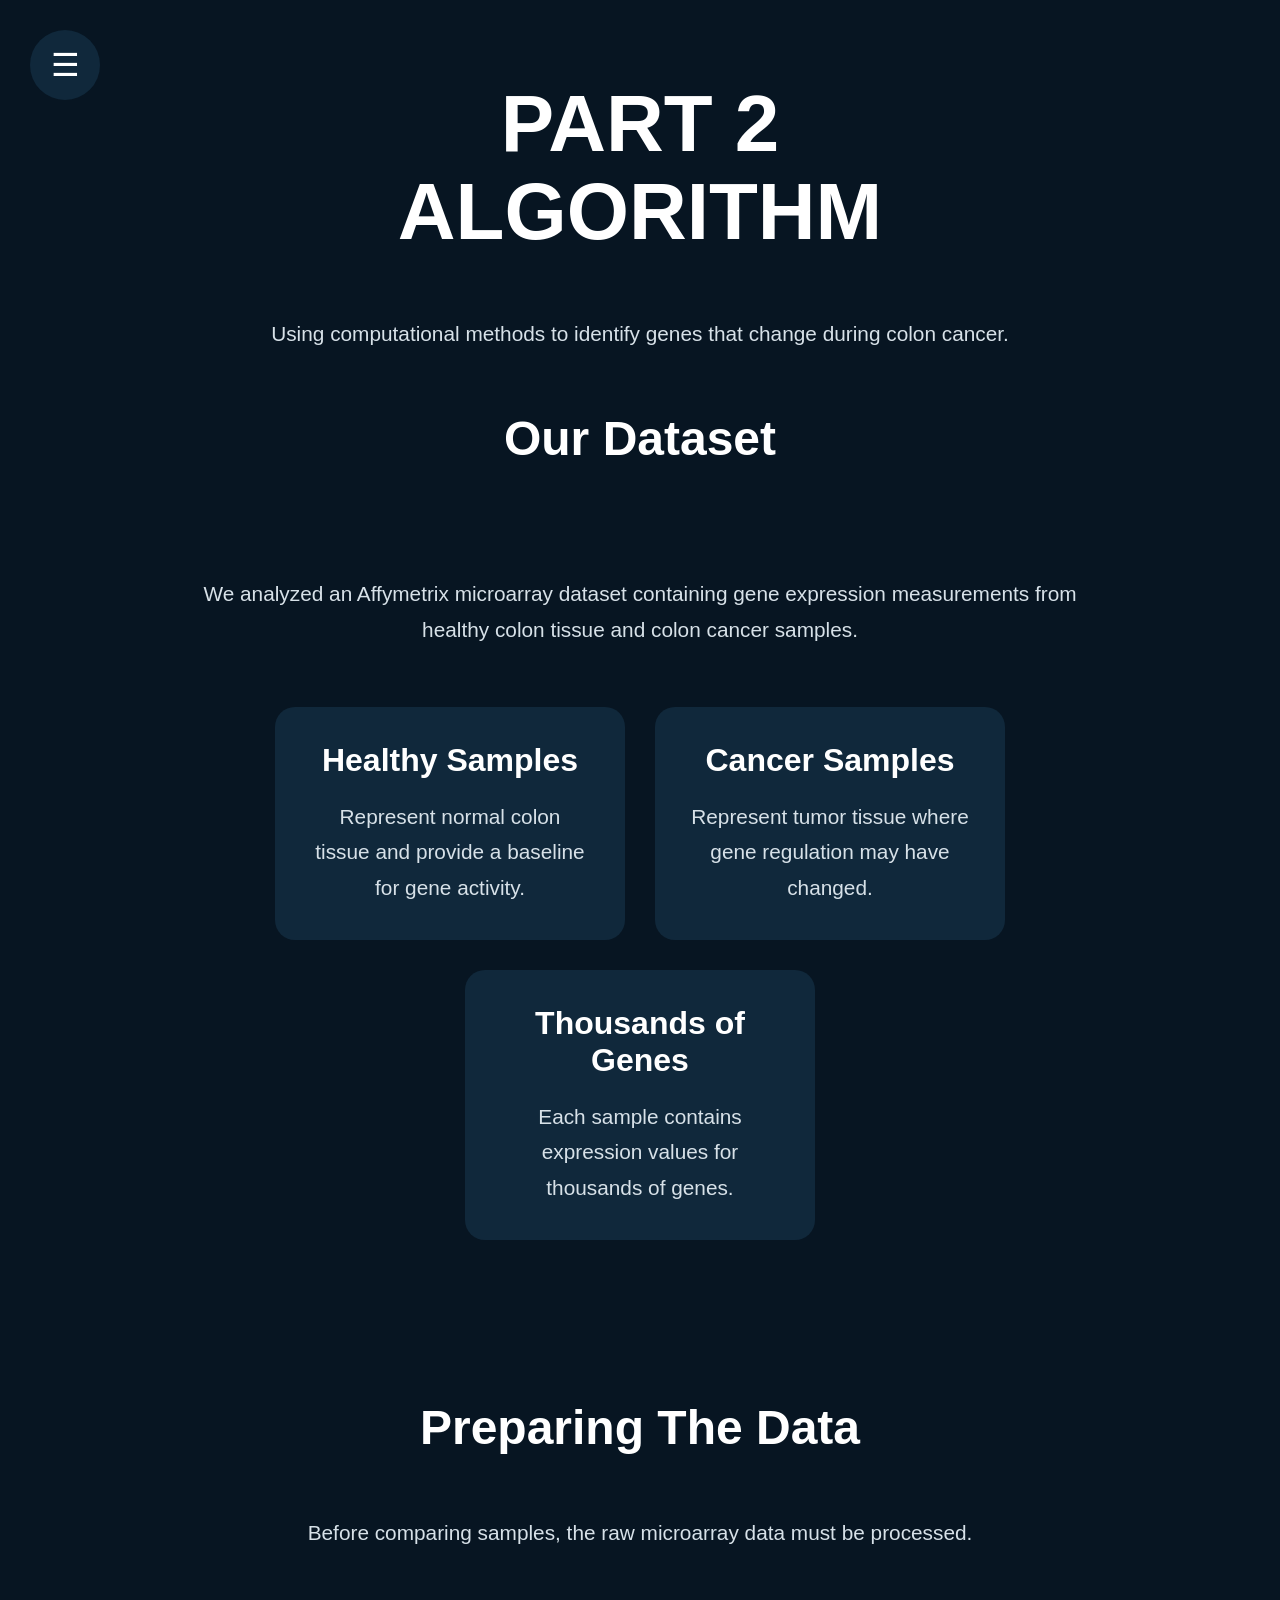
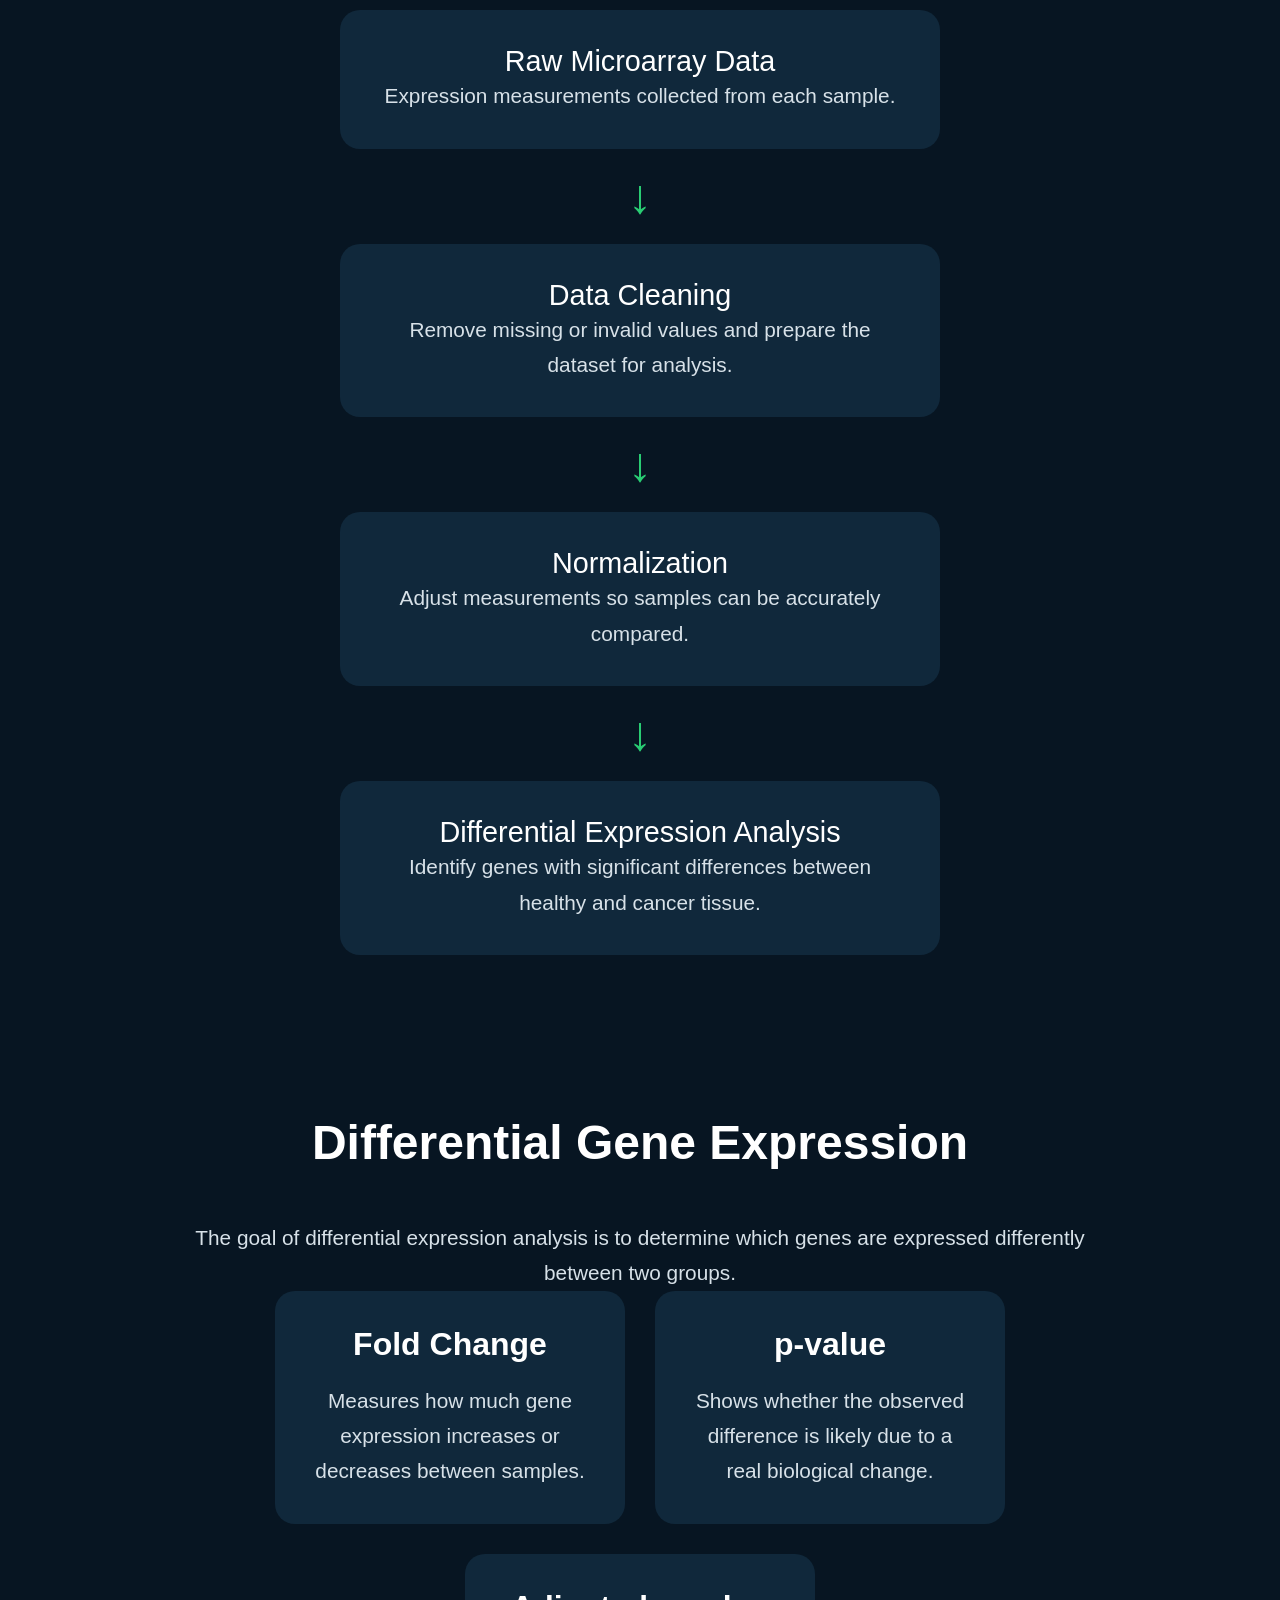
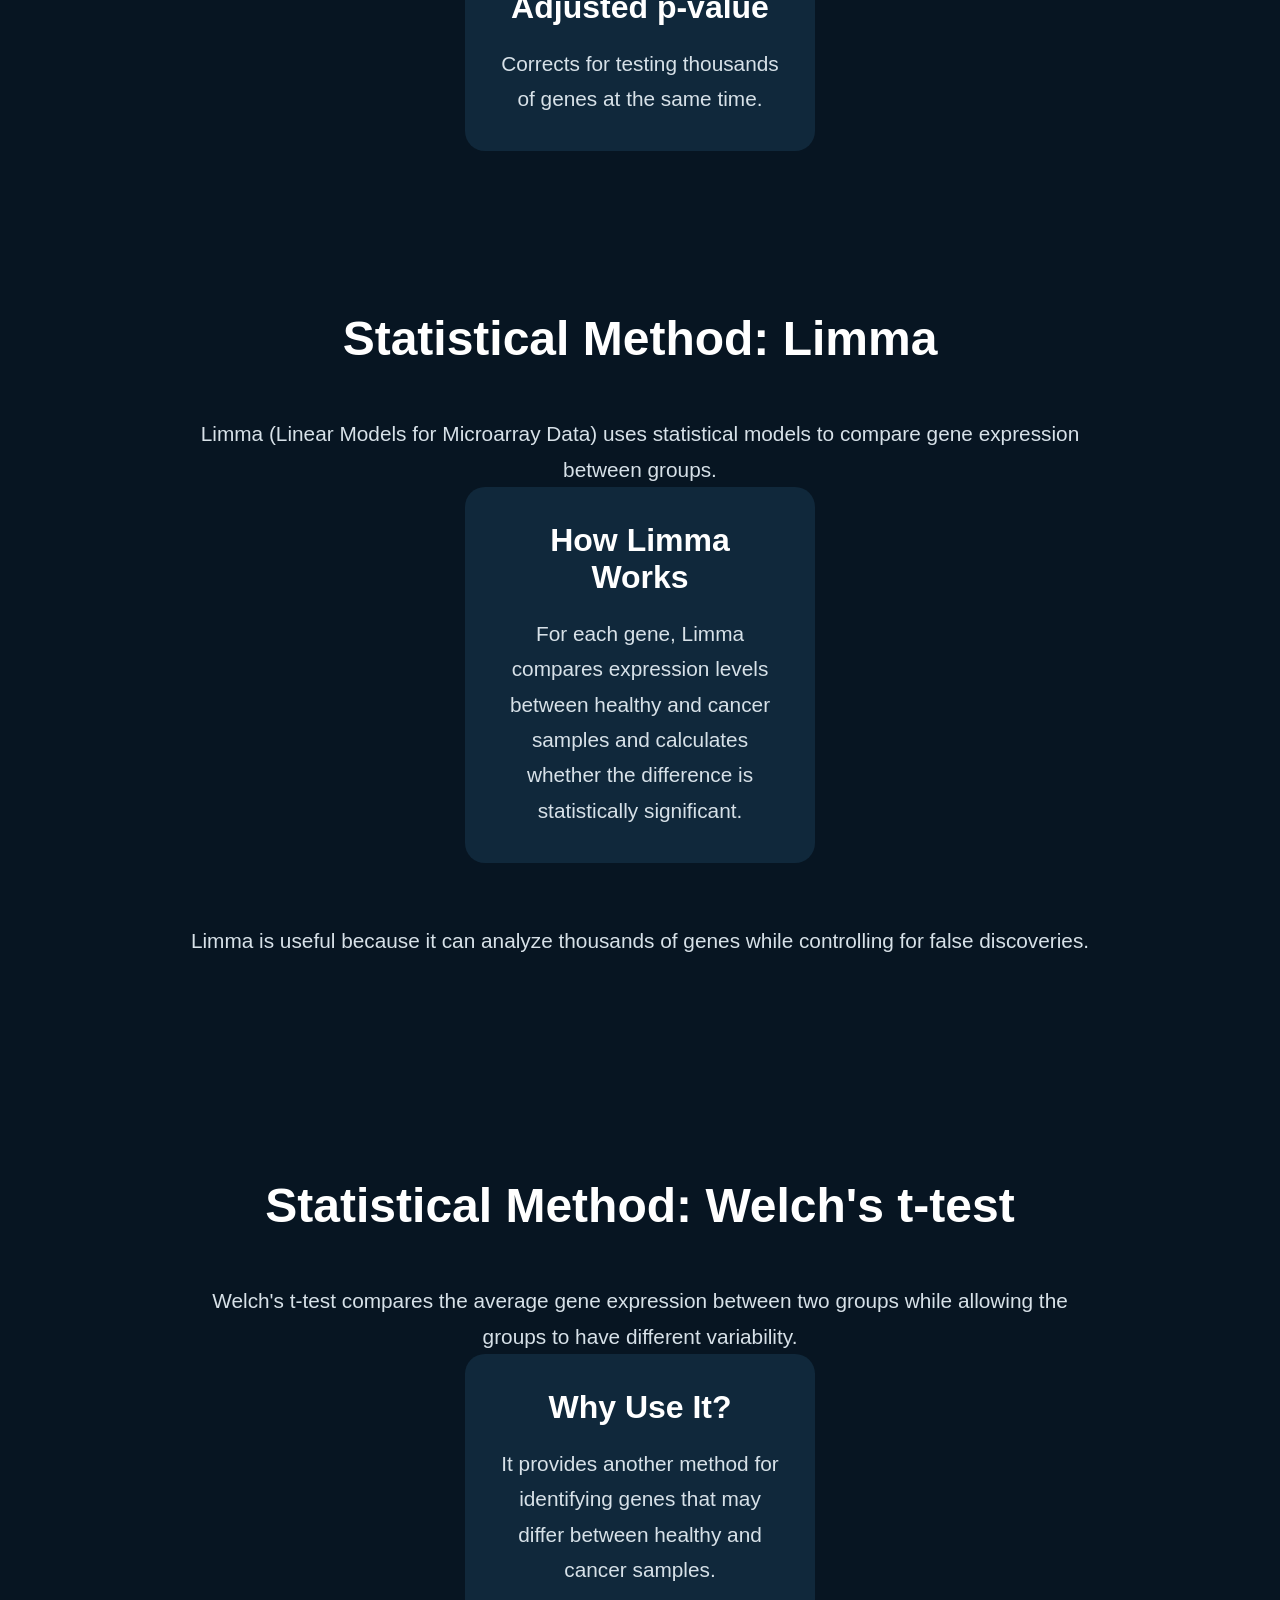
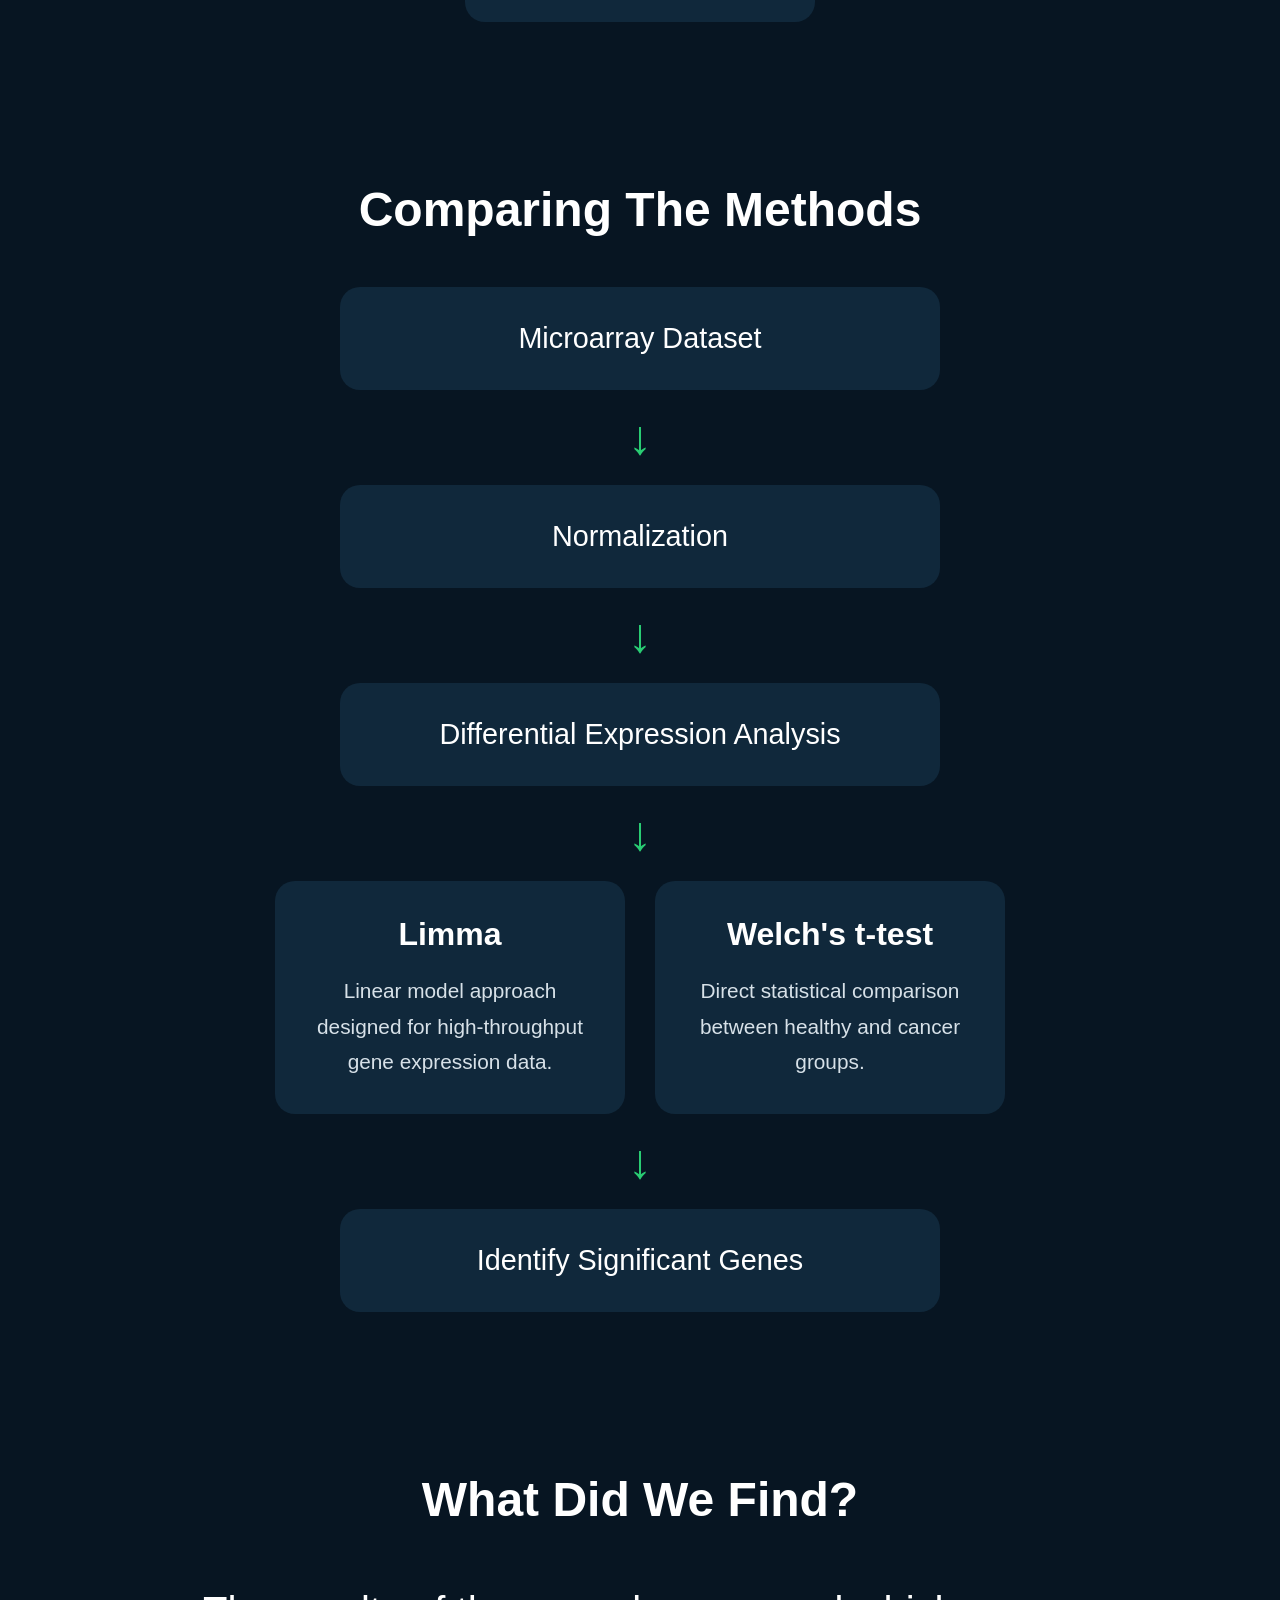
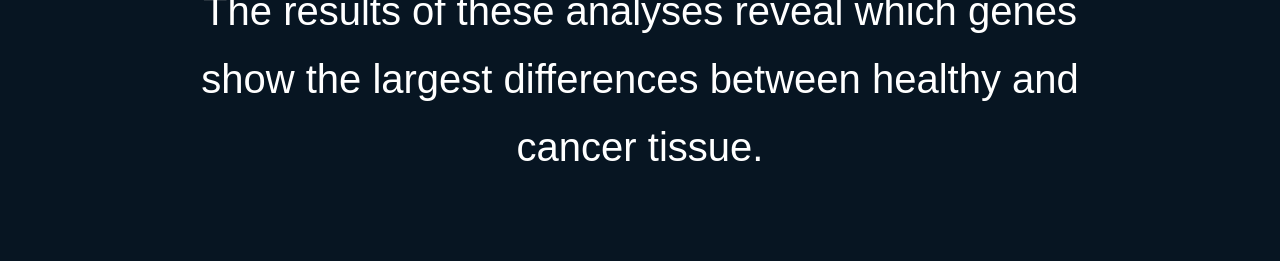
==== algorithm.html @ c3449767 "more" ====
<!DOCTYPE html>
<html lang="en">

<head>

<meta charset="UTF-8">
<meta name="viewport" content="width=device-width, initial-scale=1.0">

<title>
Algorithm - Gene Expression Analysis
</title>

<link rel="stylesheet" href="style.css">

</head>


<body>



<!-- MENU -->

<div id="menu" class="menu">


<button id="closeMenu" class="close">
✕
</button>


<h2>
Explore
</h2>


<a href="index.html">
Home
</a>


<a href="research.html">
Research
</a>


<a href="algorithm.html">
Algorithm
</a>


<a href="results.html">
Results
</a>


<a href="conclusion.html">
Conclusion
</a>


</div>



<button id="menuButton" class="floating-menu">

☰

</button>






<!-- =====================
HEADER
===================== -->


<section class="hero-small">


<h1 class="reveal">

PART 2

<br>

ALGORITHM

</h1>


<p class="reveal center section-intro">

Using computational methods to identify
genes that change during colon cancer.

</p>


<h2 class="reveal">

Our Dataset

</h2>



<p class="center reveal section-intro">

We analyzed an Affymetrix microarray dataset
containing gene expression measurements
from healthy colon tissue and colon cancer
samples.

</p>



<div class="cards">


<div class="card reveal">


<h3>

Healthy Samples

</h3>


<p>

Represent normal colon tissue and provide
a baseline for gene activity.

</p>


</div>




<div class="card reveal">


<h3>

Cancer Samples

</h3>


<p>

Represent tumor tissue where gene
regulation may have changed.

</p>


</div>



<div class="card reveal">


<h3>

Thousands of Genes

</h3>


<p>

Each sample contains expression values
for thousands of genes.

</p>


</div>


</div>


</section>









<!-- =====================
DATA PROCESSING
===================== -->


<section>


<h2 class="reveal">

Preparing The Data

</h2>




<p class="center reveal section-intro">

Before comparing samples, the raw
microarray data must be processed.

</p>





<div class="pipeline">



<div class="pipeline-step reveal">

Raw Microarray Data

<p>

Expression measurements collected from
each sample.

</p>

</div>




<div class="pipeline-arrow">

↓

</div>




<div class="pipeline-step reveal">

Data Cleaning

<p>

Remove missing or invalid values and
prepare the dataset for analysis.

</p>

</div>




<div class="pipeline-arrow">

↓

</div>




<div class="pipeline-step reveal">

Normalization

<p>

Adjust measurements so samples can be
accurately compared.

</p>

</div>



<div class="pipeline-arrow">

↓

</div>




<div class="pipeline-step reveal">

Differential Expression Analysis

<p>

Identify genes with significant differences
between healthy and cancer tissue.

</p>

</div>



</div>


</section>








<!-- =====================
DIFFERENTIAL EXPRESSION
===================== -->


<section>


<h2 class="reveal">

Differential Gene Expression

</h2>




<p class="center reveal">

The goal of differential expression analysis
is to determine which genes are expressed
differently between two groups.

</p>




<div class="cards">


<div class="card reveal">


<h3>

Fold Change

</h3>


<p>

Measures how much gene expression
increases or decreases between samples.

</p>


</div>




<div class="card reveal">


<h3>

p-value

</h3>


<p>

Shows whether the observed difference
is likely due to a real biological change.

</p>


</div>




<div class="card reveal">


<h3>

Adjusted p-value

</h3>


<p>

Corrects for testing thousands of genes
at the same time.

</p>


</div>


</div>



</section>









<!-- =====================
LIMMA
===================== -->


<section>


<h2 class="reveal">

Statistical Method: Limma

</h2>




<p class="center reveal">

Limma (Linear Models for Microarray Data)
uses statistical models to compare gene
expression between groups.

</p>



<div class="cards">


<div class="card reveal">


<h3>

How Limma Works

</h3>


<p>

For each gene, Limma compares expression
levels between healthy and cancer samples
and calculates whether the difference is
statistically significant.

</p>


</div>


</div>





<p class="center reveal section-intro">

Limma is useful because it can analyze
thousands of genes while controlling for
false discoveries.

</p>



</section>









<!-- =====================
WELCH TEST
===================== -->


<section>


<h2 class="reveal">

Statistical Method: Welch's t-test

</h2>




<p class="center reveal">

Welch's t-test compares the average gene
expression between two groups while
allowing the groups to have different
variability.

</p>


<div class="cards">

<div class="card reveal">


<h3>

Why Use It?

</h3>


<p>

It provides another method for identifying
genes that may differ between healthy and
cancer samples.

</p>


</div>

</div>



</section>









<!-- =====================
COMPARISON
===================== -->


<section>


<h2 class="reveal">

Comparing The Methods

</h2>




<div class="pipeline">


<div class="pipeline-step reveal">

Microarray Dataset

</div>


<div class="pipeline-arrow">

↓

</div>



<div class="pipeline-step reveal">

Normalization

</div>


<div class="pipeline-arrow">

↓

</div>



<div class="pipeline-step reveal">

Differential Expression Analysis

</div>


<div class="pipeline-arrow">

↓

</div>




<div class="cards">


<div class="card reveal">


<h3>

Limma

</h3>


<p>

Linear model approach designed
for high-throughput gene expression data.

</p>


</div>




<div class="card reveal">


<h3>

Welch's t-test

</h3>


<p>

Direct statistical comparison between
healthy and cancer groups.

</p>


</div>



</div>



<div class="pipeline-arrow">

↓

</div>



<div class="pipeline-step reveal">

Identify Significant Genes

</div>



</div>




</section>








<!-- =====================
TRANSITION
===================== -->


<section class="ending">


<h2 class="reveal">

What Did We Find?

</h2>


<p class="research-question reveal">

The results of these analyses reveal
which genes show the largest differences
between healthy and cancer tissue.

</p>



</section>







<script src="script.js"></script>


</body>

</html>
---- style.css ----
/* =========================
   GLOBAL
========================= */

* {

    margin:0;
    padding:0;
    box-sizing:border-box;

}


html {

    scroll-behavior:smooth;

}



body {

    background:#071522;

    color:white;

    font-family:
    Arial, Helvetica, sans-serif;

    overflow-x:hidden;

}



section {

    min-height:auto;

    padding:80px 12%;

}


h1 {

    font-size:5rem;

    line-height:1.1;

}



h2 {

    font-size:3rem;

    margin-bottom:50px;

}



h3 {

    font-size:2rem;

}



p {

    font-size:1.3rem;

    line-height:1.7;

    color:#d7e1e8;

}



li {

    font-size:1.2rem;

    margin:15px;

}





/* =========================
   HOME HERO
========================= */


.hero {


    height:100vh;

    display:flex;

    justify-content:center;

    align-items:center;

    text-align:center;


    background:

    linear-gradient(

    rgba(7,21,34,.65),

    rgba(7,21,34,.95)

    ),

    url("images/dna.jpg");



    background-size:cover;

    background-position:center;


}



.hero-content {

    max-width:1000px;

}



.hero p {

    max-width:850px;

    margin:40px auto;

}



.explore-button {


    padding:20px 50px;

    border-radius:15px;

    border:none;


    background:#29cc73;

    color:white;


    font-size:1.5rem;

    cursor:pointer;


    transition:.3s;


}



.explore-button:hover {


    transform:translateY(-5px);

    background:#20a85d;


}






/* =========================
   SMALL CHAPTER HERO
========================= */


.hero-small {


    min-height:70vh;

    display:flex;

    flex-direction:column;

    justify-content:center;

    align-items:center;

    text-align:center;


}




/* =========================
   MENU
========================= */


.menu {


    position:fixed;

    inset:0;


    background:

    rgba(7,21,34,.97);


    display:flex;

    flex-direction:column;

    justify-content:center;

    align-items:center;


    gap:35px;


    opacity:0;

    pointer-events:none;


    transition:.5s;


    z-index:1000;


}




.menu.open {


    opacity:1;

    pointer-events:auto;


}



.menu h2 {


    font-size:4rem;

}



.menu a {


    color:white;

    text-decoration:none;


    font-size:2.2rem;


    transition:.3s;


}



.menu a:hover {


    color:#29cc73;

    transform:scale(1.05);


}




.close {


    position:absolute;


    top:30px;

    right:40px;


    background:none;

    border:none;


    color:white;


    font-size:3rem;


    cursor:pointer;


}



.floating-menu {


    position:fixed;


    top:30px;

    left:30px;


    z-index:500;


    border:none;

    background:#10283b;

    color:white;


    border-radius:50%;


    width:70px;

    height:70px;


    font-size:2rem;


    cursor:pointer;


}






/* =========================
   TEXT ALIGNMENT
========================= */


.center {


    text-align:center;

    max-width:900px;

    margin:auto;


}



.highlight {


    color:#29cc73;

    font-weight:bold;


}






/* =========================
   REVEAL ANIMATION
========================= */


.reveal {


    opacity:0;


    transform:

    translateY(60px)

    scale(.95);


    transition:

    opacity 1s ease,

    transform 1s cubic-bezier(.17,.67,.35,1.2);


}



.reveal.show {


    opacity:1;


    transform:

    translateY(0)

    scale(1);


}







/* =========================
   STATISTICS
========================= */


.stats {


    display:flex;


    gap:30px;


    justify-content:center;


    margin-top:70px;


}



.stat {


    background:#10283b;


    padding:40px;


    border-radius:20px;


    text-align:center;


    flex:1;


}



.stat h3 {


    font-size:4rem;

    color:#29cc73;


}






/* =========================
   CARDS
========================= */


.cards {


    display:flex;


    justify-content:center;


    gap:30px;


    flex-wrap:wrap;


}



.card {


    background:#10283b;


    padding:35px;


    border-radius:20px;


    width:350px;


    text-align:center;


}



.card h3 {


    margin-bottom:20px;


}







/* =========================
   GENE EXPRESSION
========================= */


.gene-flow {


    display:flex;


    flex-direction:column;


    align-items:center;


    gap:25px;


    margin-top:60px;


}



.gene-box {


    background:#10283b;


    width:450px;


    padding:35px;


    border-radius:20px;


    text-align:center;


    font-size:2.5rem;


}



.gene-box span {


    display:block;


    font-size:1rem;


    margin-top:15px;


    color:#cbd5dc;


}



.arrow {


    font-size:3rem;

    color:#29cc73;


}







/* =========================
   MICROARRAY PIPELINE
========================= */


.pipeline {


    display:flex;


    flex-direction:column;


    align-items:center;


    gap:20px;


}



.pipeline-step {


    background:#10283b;


    width:600px;


    padding:35px;


    border-radius:20px;


    text-align:center;


    font-size:1.8rem;


}



.pipeline-arrow {


    font-size:3rem;


    color:#29cc73;


}





.microarray-title {


    margin-top:100px;

    text-align:center;


}







/* =========================
   ENDING PAGE
========================= */


.ending {


    display:flex;


    flex-direction:column;


    justify-content:center;


    align-items:center;


    text-align:center;


}



.research-question {


    font-size:2.5rem;


    color:white;


    max-width:1000px;


}






/* =========================
   IMAGES / RESULTS
========================= */


img {


    max-width:90%;


    display:block;


    margin:50px auto;


    border-radius:20px;


}






/* =========================
   MOBILE
========================= */


@media(max-width:900px){



h1 {

    font-size:3rem;

}



h2 {

    font-size:2rem;

}



.stats {

    flex-direction:column;

}



.gene-box,

.pipeline-step {

    width:90%;

}



.menu a {

    font-size:1.7rem;

}



}

/* =========================
   CENTER PAGE TITLES
========================= */


section > h1,
section > h2 {

    text-align:center;

}

.section-intro {

    margin-bottom:60px;
    margin-top:60px;

}
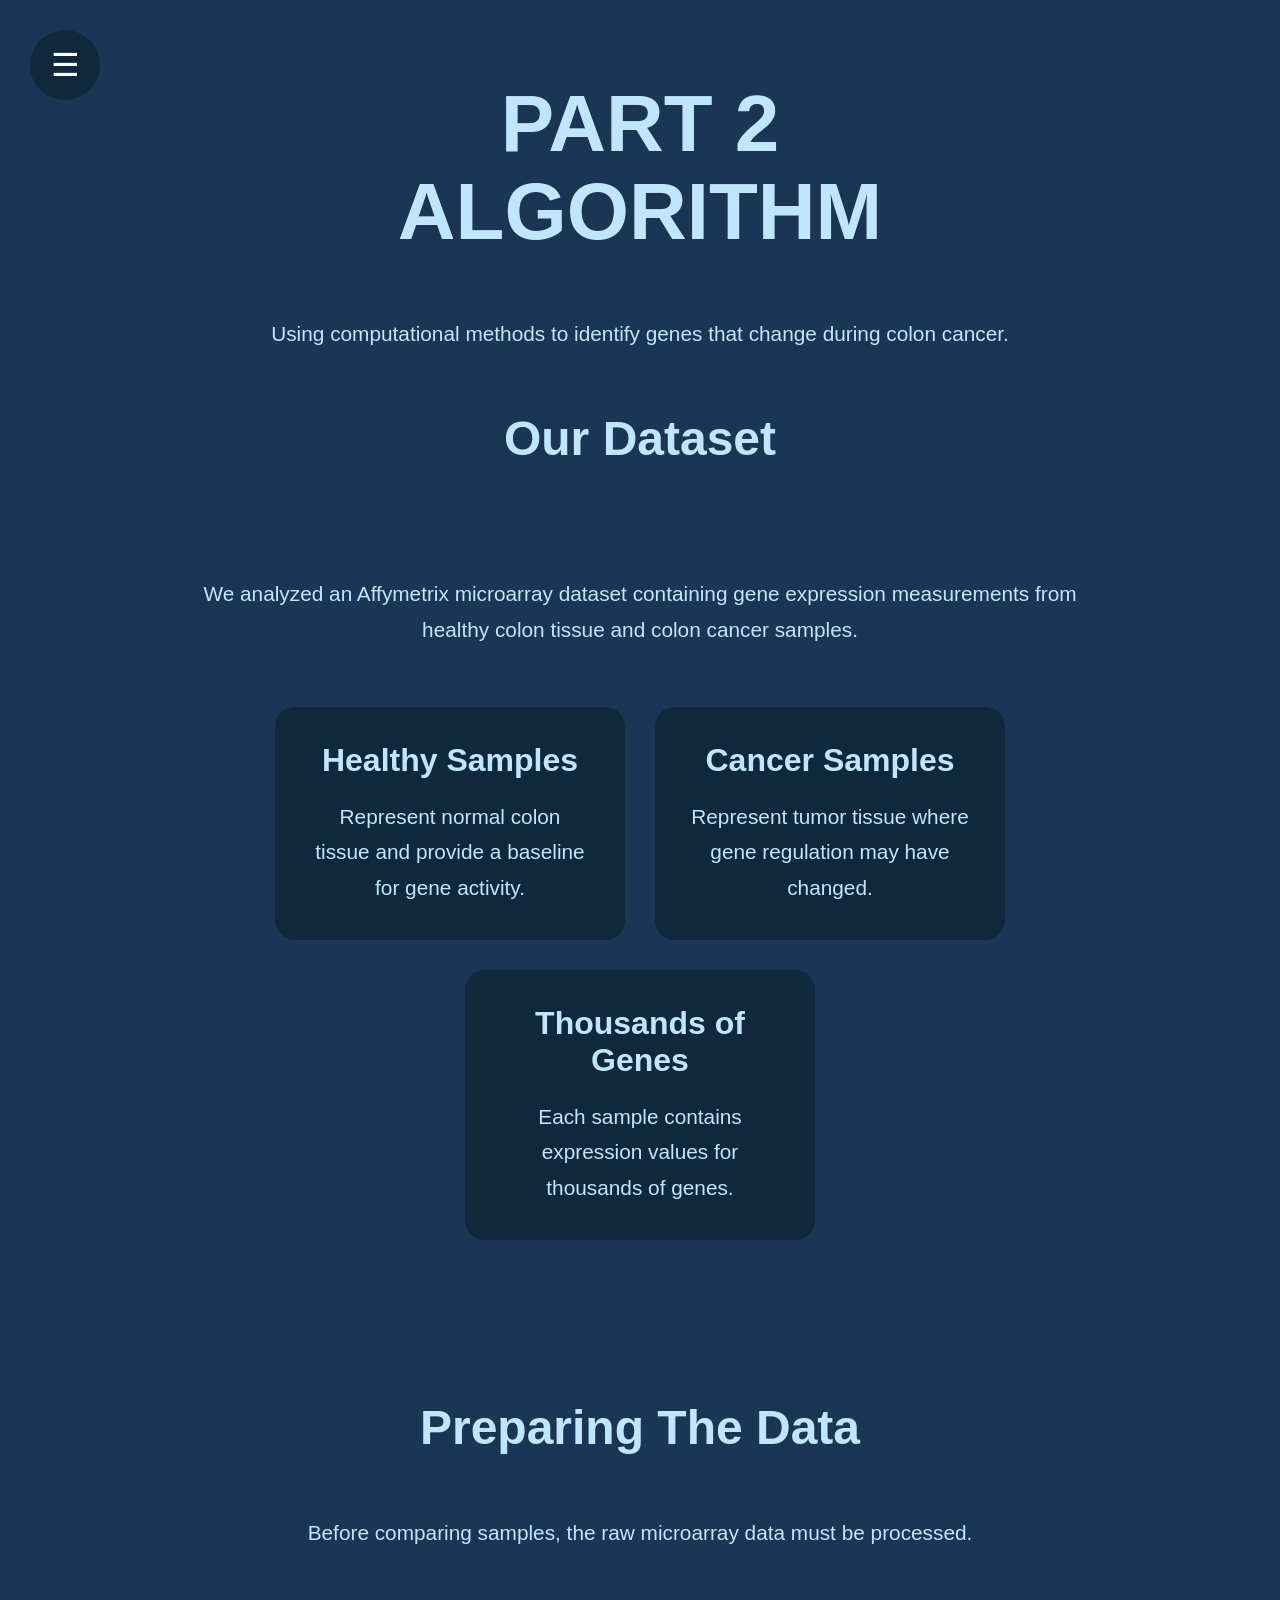
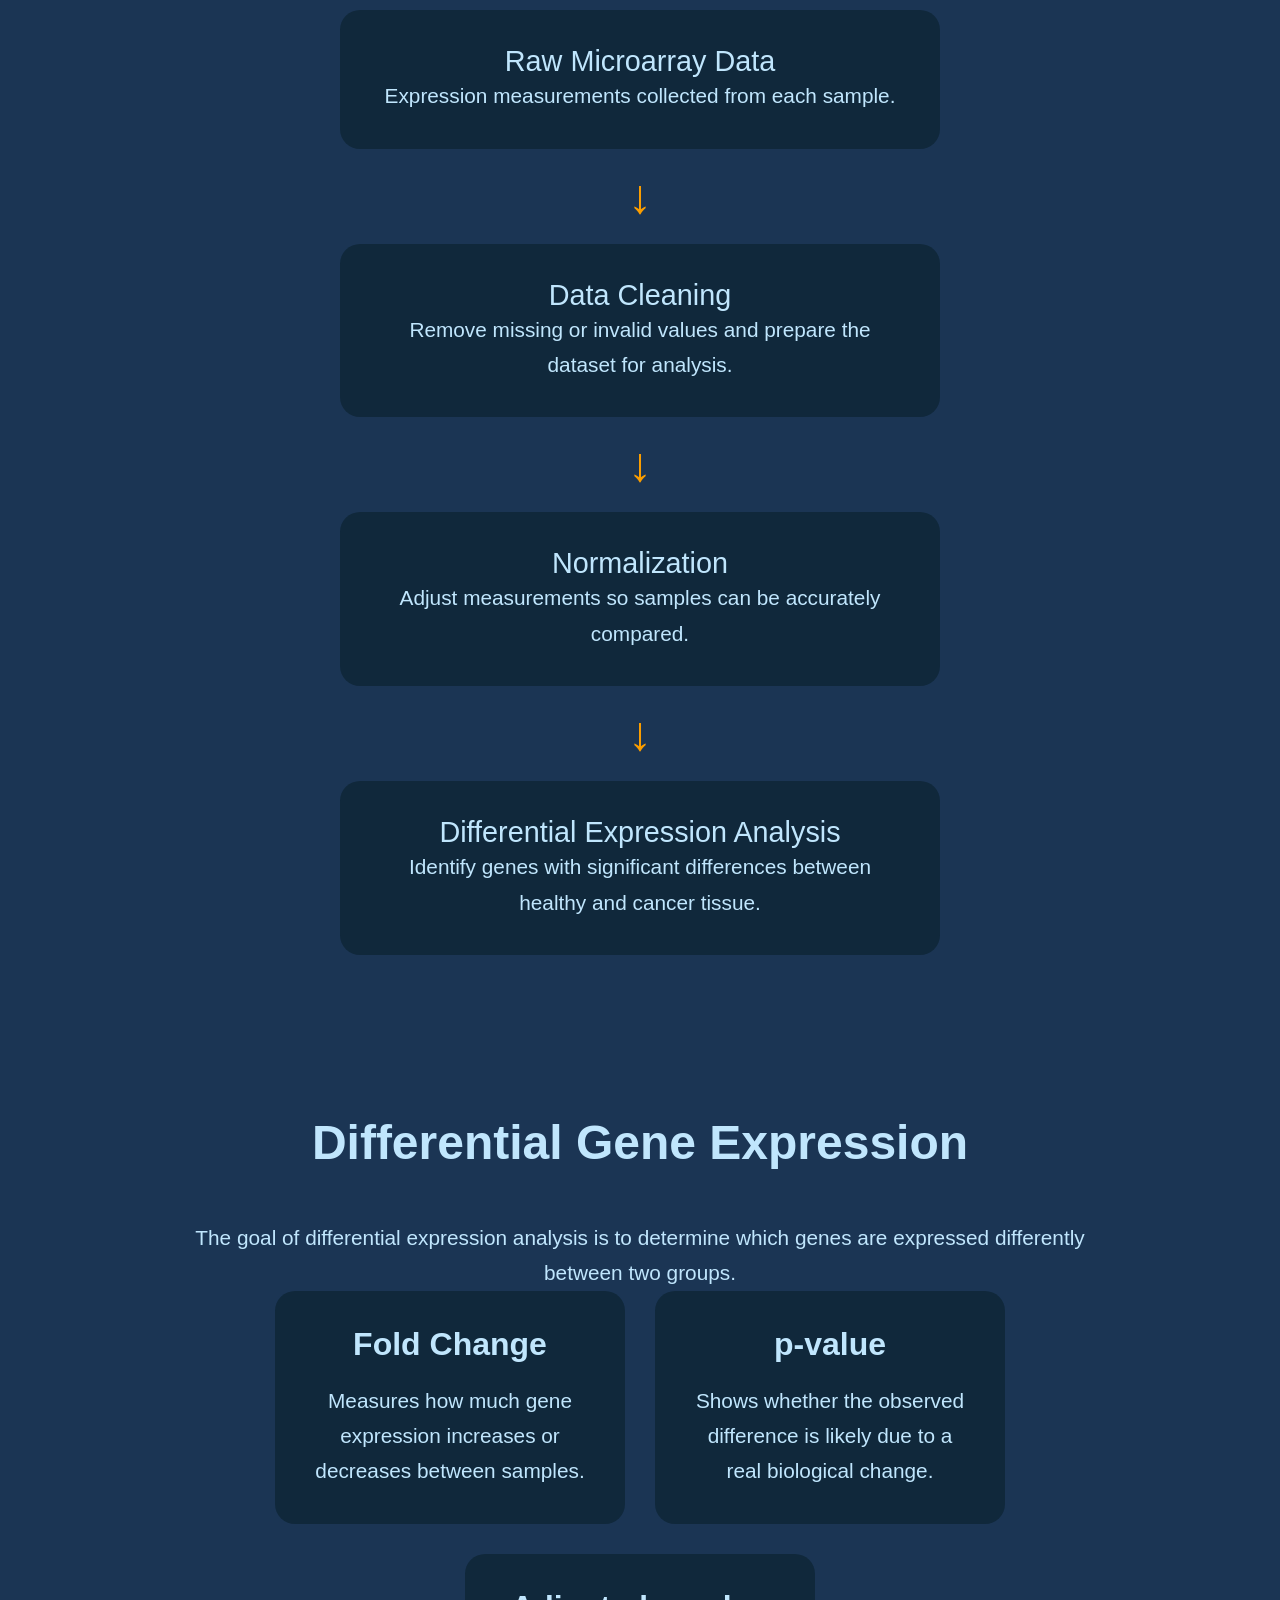
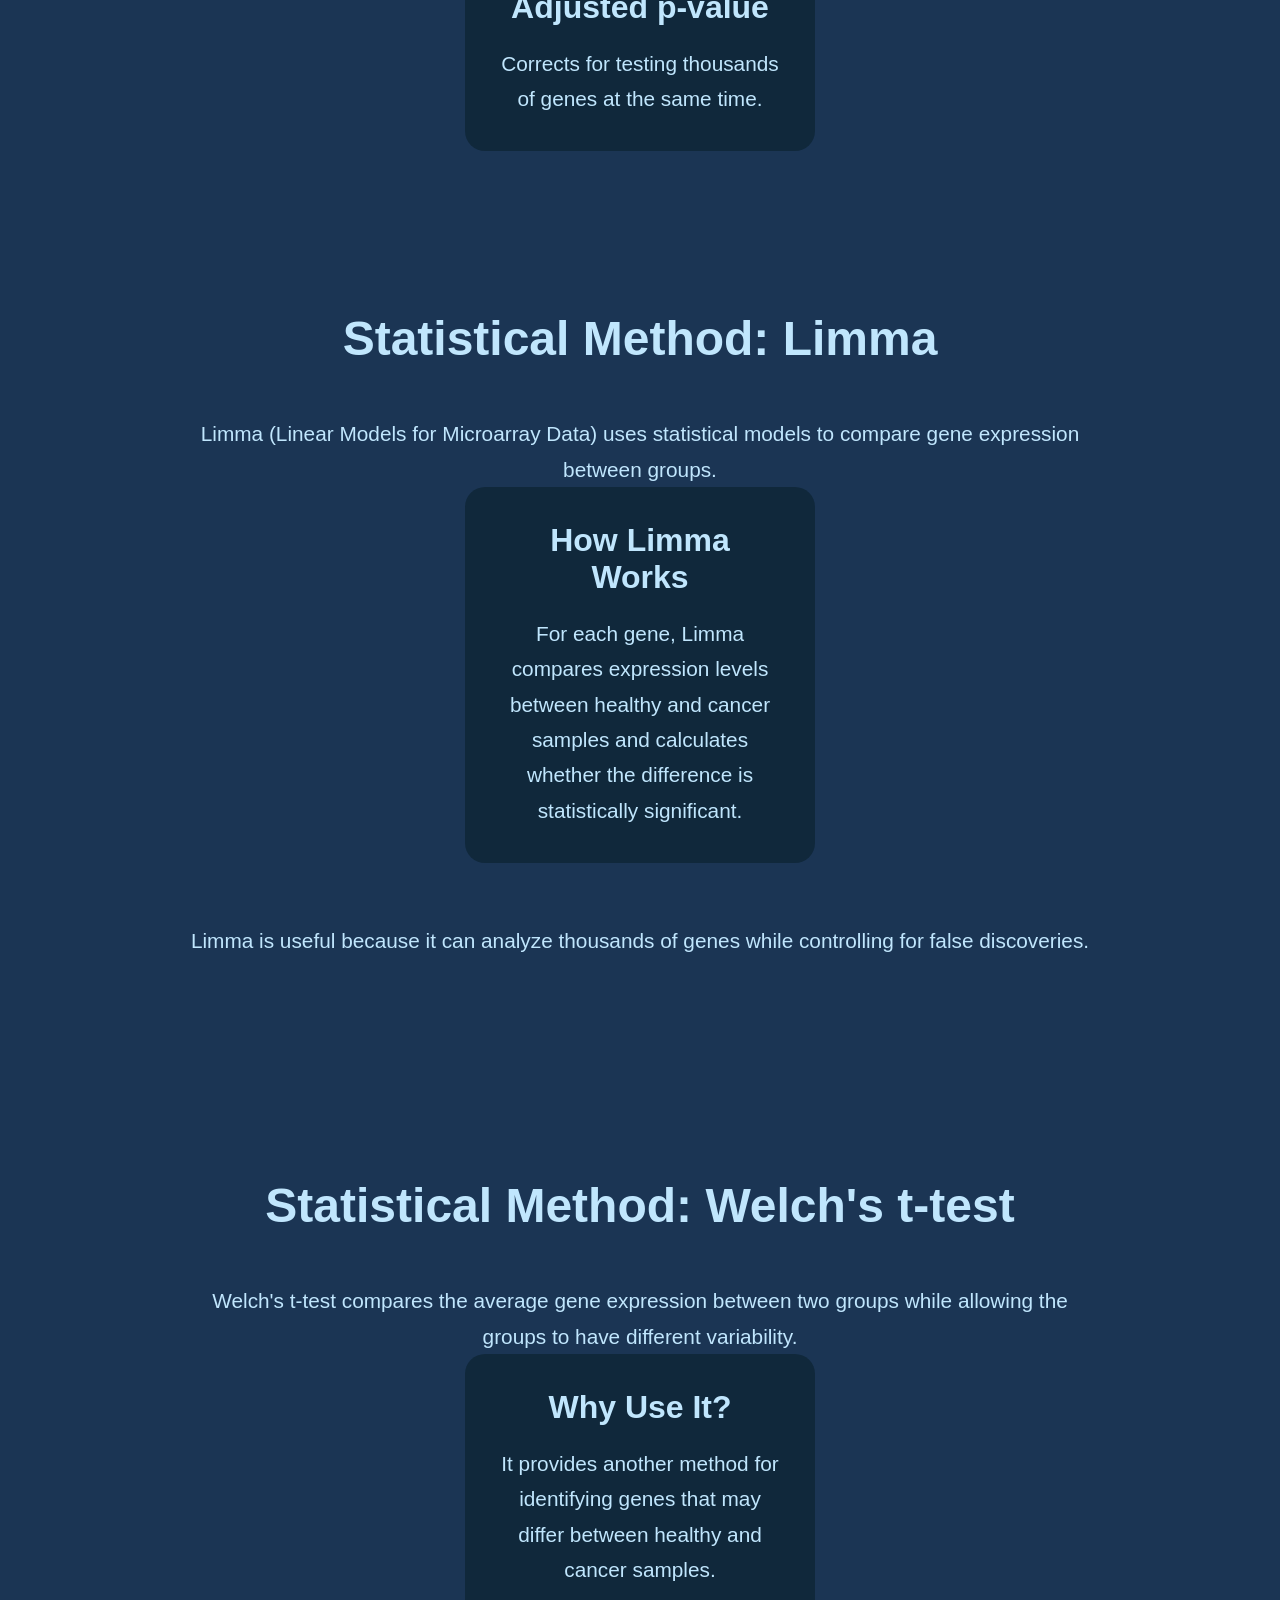
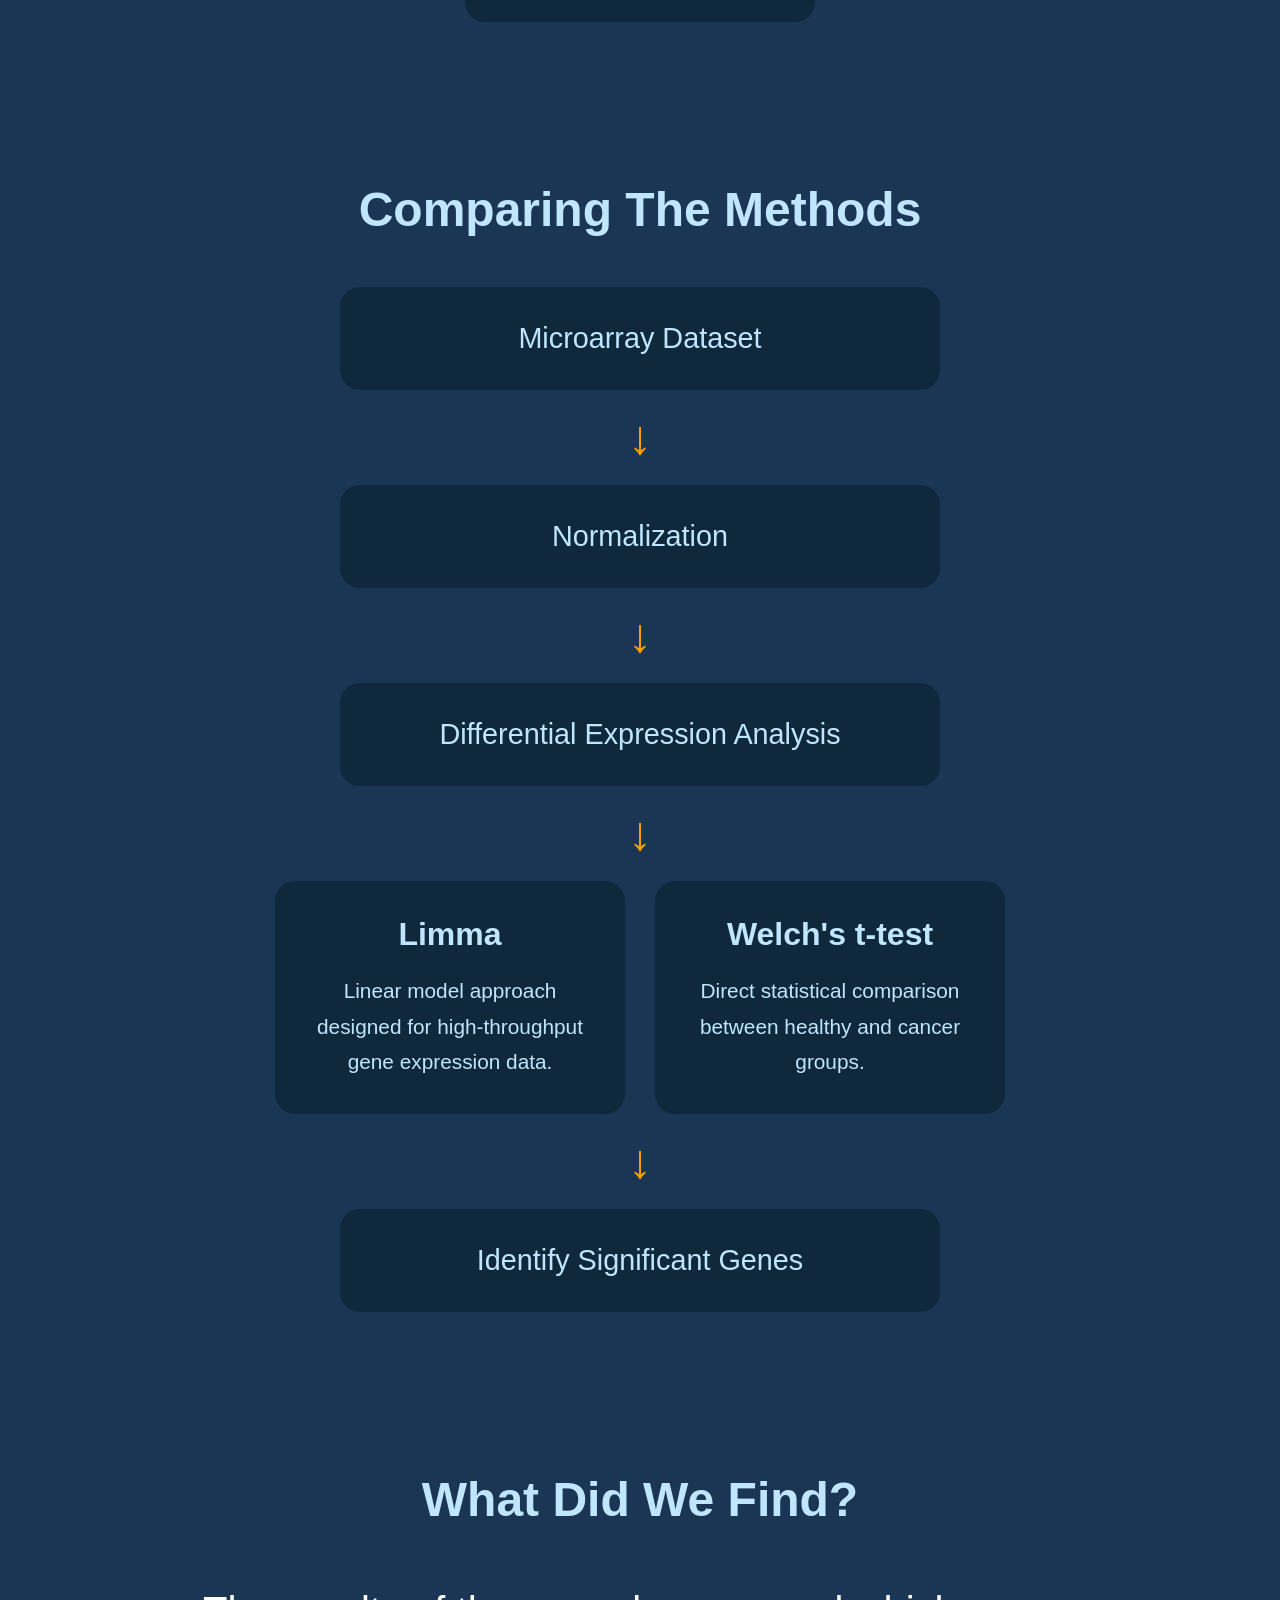
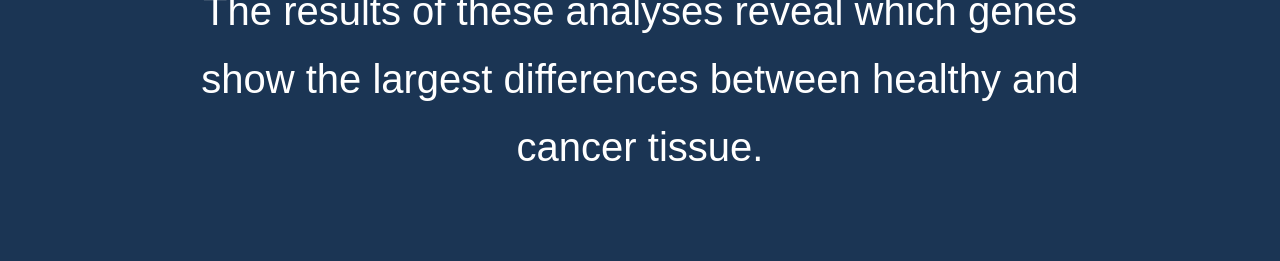
==== commit 9c8b6a8b: "Slight Updates" ====
--- a/algorithm.html
+++ b/algorithm.html
@@ -57,6 +57,10 @@
 <a href="conclusion.html">
 Conclusion
 </a>
+
+<a href="citations.html">
+        Citations
+    </a>
 
 
 </div>
--- a/style.css
+++ b/style.css
@@ -21,9 +21,9 @@
 
 body {
 
-    background:#071522;
-
-    color:white;
+    background:#1b3554;
+
+    color:#c0e6fd;
 
     font-family:
     Arial, Helvetica, sans-serif;
@@ -77,7 +77,7 @@
 
     line-height:1.7;
 
-    color:#d7e1e8;
+    color:#c0e6fd;
 
 }
 
@@ -118,7 +118,7 @@
 
     linear-gradient(
 
-    rgba(7,21,34,.65),
+    rgba(7, 21, 34, 0.255),
 
     rgba(7,21,34,.95)
 
@@ -414,7 +414,7 @@
 .highlight {
 
 
-    color:#29cc73;
+    color:#FA9D00;
 
     font-weight:bold;
 
@@ -503,7 +503,7 @@
 .stat {
 
 
-    background:#10283b;
+    background:#3f6593;
 
 
     padding:40px;
@@ -527,7 +527,7 @@
 
     font-size:4rem;
 
-    color:#29cc73;
+    color:#FA9D00;
 
 
 }
@@ -673,7 +673,7 @@
 
     font-size:3rem;
 
-    color:#29cc73;
+    color:#FA9D00;
 
 
 }
@@ -739,7 +739,7 @@
     font-size:3rem;
 
 
-    color:#29cc73;
+    color:#FA9D00;
 
 
 }
@@ -907,4 +907,556 @@
     margin-bottom:60px;
     margin-top:60px;
 
+}
+
+.about-cancer-section {
+    padding: 80px 10%;
+}
+
+.about-cancer-container {
+    display: flex;
+    align-items: center;
+    justify-content: center;
+    gap: 50px;
+    flex-wrap: wrap;
+}
+
+.cancer-image img {
+    width: 350px;
+    max-width: 100%;
+}
+
+.cancer-info-card {
+    max-width: 500px;
+    padding: 30px;
+    border-radius: 16px;
+    background: rgba(255,255,255,0.05);
+    backdrop-filter: blur(10px);
+}
+
+.cancer-info-card h2 {
+    margin-bottom: 15px;
+}
+
+.cancer-info-card p {
+    margin-bottom: 20px;
+    line-height: 1.6;
+}
+
+.risk-factors h3 {
+    margin-bottom: 10px;
+}
+
+.risk-factors ul {
+    padding-left: 20px;
+    margin: 0;
+}
+
+.risk-factors li {
+    margin-bottom: 8px;
+}
+
+.symptom-label {
+    background: rgba(255,255,255,0.08);
+    backdrop-filter: blur(8px);
+    border: 1px solid rgba(255,255,255,0.15);
+    border-radius: 12px;
+    padding: 10px 16px;
+    font-weight: 600;
+}
+
+.symptom-diagram {
+    position: relative;
+    width: 700px;
+    height: 800px;
+    margin: auto;
+}
+
+.body-image {
+    position: absolute;
+    width: 100%;
+    left: 0;
+    top: 0;
+}
+
+
+.symptom-label {
+    position: absolute;
+    padding: 12px 18px;
+    border-radius: 12px;
+}
+
+/* .constipation {
+    top: 200px;
+    left: -100px;
+}
+
+.blood {
+    top: 350px;
+    left: -120px;
+}
+
+.pain {
+    top: 250px;
+    right: -130px;
+}
+
+.weight {
+    top: 500px;
+    right: -150px;
+}
+
+.fatigue {
+    top: 650px;
+    right: -100px;
+} */
+
+.colon-scroll-container {
+    height: 200vh;
+    position: relative;
+}
+
+
+.about-colon {
+    position: sticky;
+    top: 0;
+    height: 100vh;
+}
+
+.symptoms {
+    opacity: 0;
+}
+
+.colon-section {
+    height: 200vh;
+}
+
+
+.colon-container {
+    position: sticky;
+    top: 0;
+    height: 100vh;
+    display: flex;
+    align-items: center;
+    gap: 80px;
+    padding-left: 10%;
+}
+
+
+.colon-image {
+    width: 350px;
+    transform: translateX(0) scale(1);
+    transition: transform 0.3s ease;
+    z-index: 1;
+    position: relative;
+}
+
+
+.about-card {
+    width: 400px;
+    z-index: 5;
+}
+
+.symptoms-card {
+    position: absolute;
+    transition: 0.5s;
+}   
+
+
+.symptoms-card {
+    opacity: 0;
+    width: 700px;
+    position: absolute;
+    z-index: 10;
+}
+
+
+.symptom {
+    position: absolute;
+}
+.symptom-title {
+    position: absolute;
+    top: -10px;
+    right: -10px;
+}
+
+.colon-image {
+    opacity: 1;
+}
+
+.symptoms-card {
+    width: 300px;
+    height: 200px;
+    z-index: 9999 !important;
+}
+
+.diagram-wrapper {
+    position: relative;
+    z-index: 1;
+}
+
+.colon-image {
+    position: relative;
+    z-index: 1;
+}
+
+.symptoms-card {
+    position: absolute;
+    top: 0;
+    left: 0;
+    width: 100%;
+    height: 100%;
+    z-index: 20;
+    pointer-events: none;
+}
+
+.symptom {
+    position: absolute;
+    z-index: 30;
+    background: rgba(0, 0, 0, 0.5);
+    padding: 1px;
+    border-radius: 5px;
+}
+
+.detection-card {
+    width: 700px;
+    max-width: 90%;
+    margin: 60px auto 0;
+
+    padding: 25px 40px;
+
+    border-radius: 16px;
+
+    background: rgba(255, 255, 255, 0.08);
+    backdrop-filter: blur(10px);
+
+    text-align: center;
+
+    font-size: 1.3rem;
+    line-height: 1.5;
+
+    border: 1px solid rgba(255, 255, 255, 0.15);
+}
+
+.treatment-flow {
+    display: flex;
+    align-items: center;
+    justify-content: center;
+    gap: 25px;
+    margin-top: 50px;
+}
+
+
+.treatment-card {
+    width: 280px;
+    min-height: 160px;
+
+    padding: 25px;
+
+    border-radius: 16px;
+
+    background: rgba(255, 255, 255, 0.08);
+    backdrop-filter: blur(10px);
+
+    text-align: center;
+
+    border: 1px solid rgba(255,255,255,0.15);
+}
+
+
+.treatment-card h3 {
+    margin-bottom: 15px;
+}
+
+
+.treatment-card p {
+    line-height: 1.5;
+}
+
+
+.flow-arrow {
+    font-size: 40px;
+    font-weight: bold;
+}
+
+.biology-flow {
+    display: flex;
+    flex-direction: column;
+    align-items: center;
+    gap: 20px;
+}
+
+
+.biology-card {
+    width: 350px;
+
+    padding: 25px;
+
+    border-radius: 18px;
+
+    background: rgba(255, 255, 255, 0.08);
+    backdrop-filter: blur(10px);
+
+    text-align: center;
+
+    border: 1px solid rgba(255,255,255,0.15);
+}
+
+
+.biology-card h3 {
+    font-size: 1.8rem;
+    margin-bottom: 5px;
+}
+
+
+.biology-card p {
+    margin-bottom: 20px;
+}
+
+
+.biology-card img {
+    width: 220px;
+    height: 150px;
+
+    object-fit: contain;
+
+    border-radius: 12px;
+}
+
+
+.biology-arrow {
+    font-size: 40px;
+    font-weight: bold;
+}
+
+.workflow {
+    display: flex;
+    flex-direction: column;
+    align-items: center;
+    gap: 20px;
+}
+
+
+.workflow-card {
+    width: 220px;
+    height: 220px;
+
+    padding: 20px;
+    box-sizing: border-box;
+
+    border-radius: 20px;
+
+    background: rgba(255,255,255,0.08);
+    backdrop-filter: blur(10px);
+
+    border: 1px solid rgba(255,255,255,0.15);
+
+    display: flex;
+    flex-direction: column;
+
+    justify-content: center;
+    align-items: center;
+
+    text-align: center;
+
+    cursor: pointer;
+    transition: transform .25s;
+}
+
+
+.workflow-card h3 {
+    font-size: 1.2rem;
+    line-height: 1.3;
+    margin: 0;
+}
+
+
+.workflow-card:hover {
+    transform: scale(1.05);
+}
+
+
+.workflow-card img {
+
+    width: 90px;
+    height: 90px;
+
+    object-fit: contain;
+
+    margin-top: 15px;
+
+}
+
+
+.workflow-arrow {
+
+    font-size: 40px;
+
+}
+
+
+.info-overlay {
+
+    display: none;
+
+    position: fixed;
+
+    inset: 0;
+
+    background: rgba(0,0,0,0.55);
+
+    justify-content: center;
+    align-items: center;
+
+    z-index: 100;
+}
+
+
+.info-box {
+    width: 500px;
+    max-width: 90vw;
+
+    padding: 40px;
+
+    border-radius: 20px;
+
+    background: #3f6593;
+    color: #c0e6fd;
+
+    text-align: center;
+
+    box-sizing: border-box;
+
+    max-height: 80vh;
+    overflow-y: auto;
+}
+
+
+.info-box button {
+
+    float: right;
+
+    font-size: 25px;
+
+    border: none;
+
+    background: none;
+
+    cursor: pointer;
+
+    color: #c0e6fd;
+
+}
+
+.page-navigation {
+    display: flex;
+    justify-content: center;
+
+    margin-top: 80px;
+    padding-bottom: 50px;
+}
+
+
+.next-button {
+    padding: 15px 40px;
+
+    border-radius: 30px;
+
+    background: rgba(255,255,255,0.1);
+
+    border: 1px solid rgba(255,255,255,0.3);
+
+    color: white;
+
+    text-decoration: none;
+
+    font-size: 1.2rem;
+
+    transition: transform 0.2s, background 0.2s;
+}
+
+
+.next-button:hover {
+    transform: scale(1.05);
+
+    background: rgba(255,255,255,0.2);
+
+    color: #FA9D00;
+}
+
+.citation-card {
+
+    width: 800px;
+    max-width: 90%;
+
+    margin: 30px auto;
+
+    padding: 30px;
+
+    border-radius: 18px;
+
+    background: rgba(255,255,255,0.08);
+
+    backdrop-filter: blur(10px);
+
+    border: 1px solid rgba(255,255,255,0.15);
+
+}
+
+
+.citation-card h2 {
+
+    margin-bottom: 15px;
+
+}
+
+
+.citation-card p {
+
+    line-height: 1.6;
+
+}
+
+.expression-section{
+    display:flex;
+    flex-direction:column;
+    align-items:center;
+    gap:40px;
+}
+
+.expression-cards{
+    display:flex;
+    justify-content:center;
+    gap:60px;
+    flex-wrap:wrap;
+}
+
+.expression-card{
+    width:320px;
+    min-height:180px;
+
+    padding:25px;
+
+    border-radius:18px;
+
+    background:rgba(255,255,255,.08);
+
+    backdrop-filter:blur(10px);
+
+    border:1px solid rgba(255,255,255,.15);
+
+    text-align:center;
+
+    cursor:pointer;
+
+    transition:.25s;
+}
+
+.expression-card:hover{
+    transform:translateY(-6px);
+}
+
+.expression-diagram{
+    width:900px;
+    max-width:90%;
 }
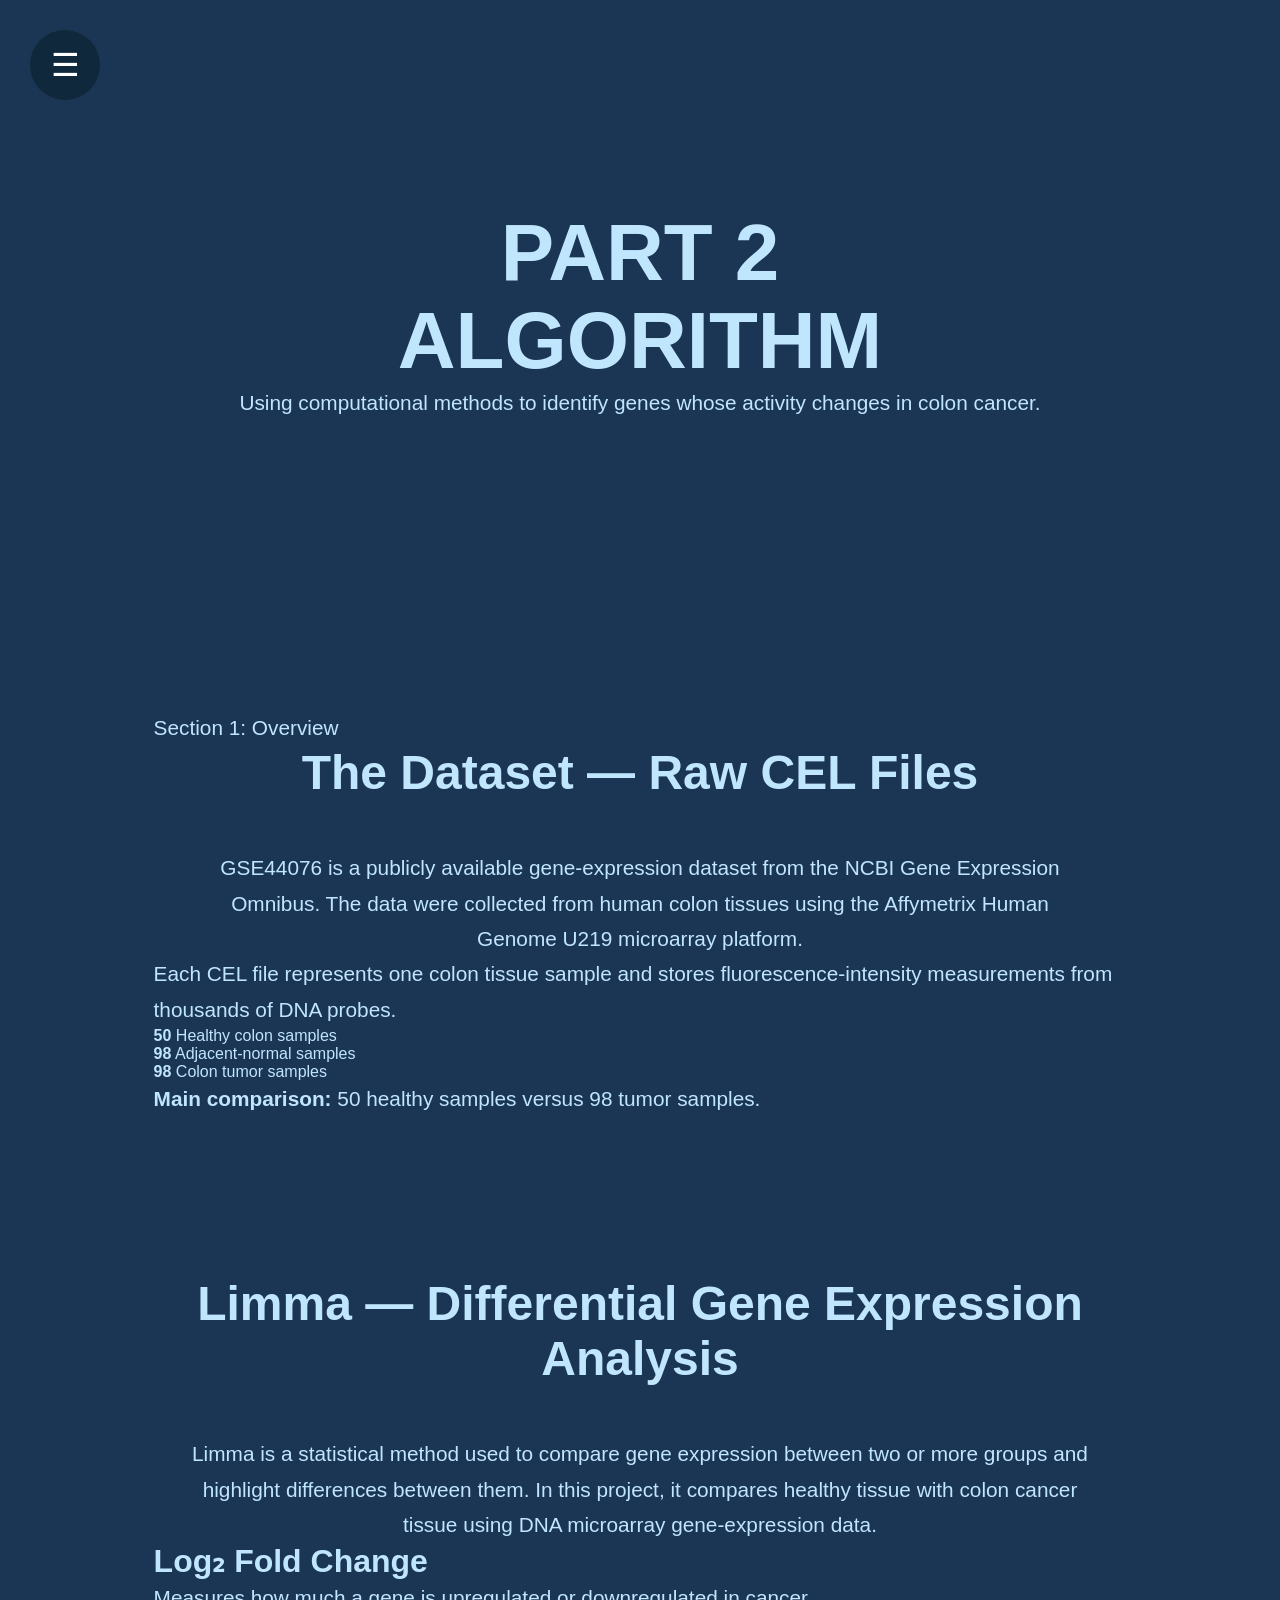
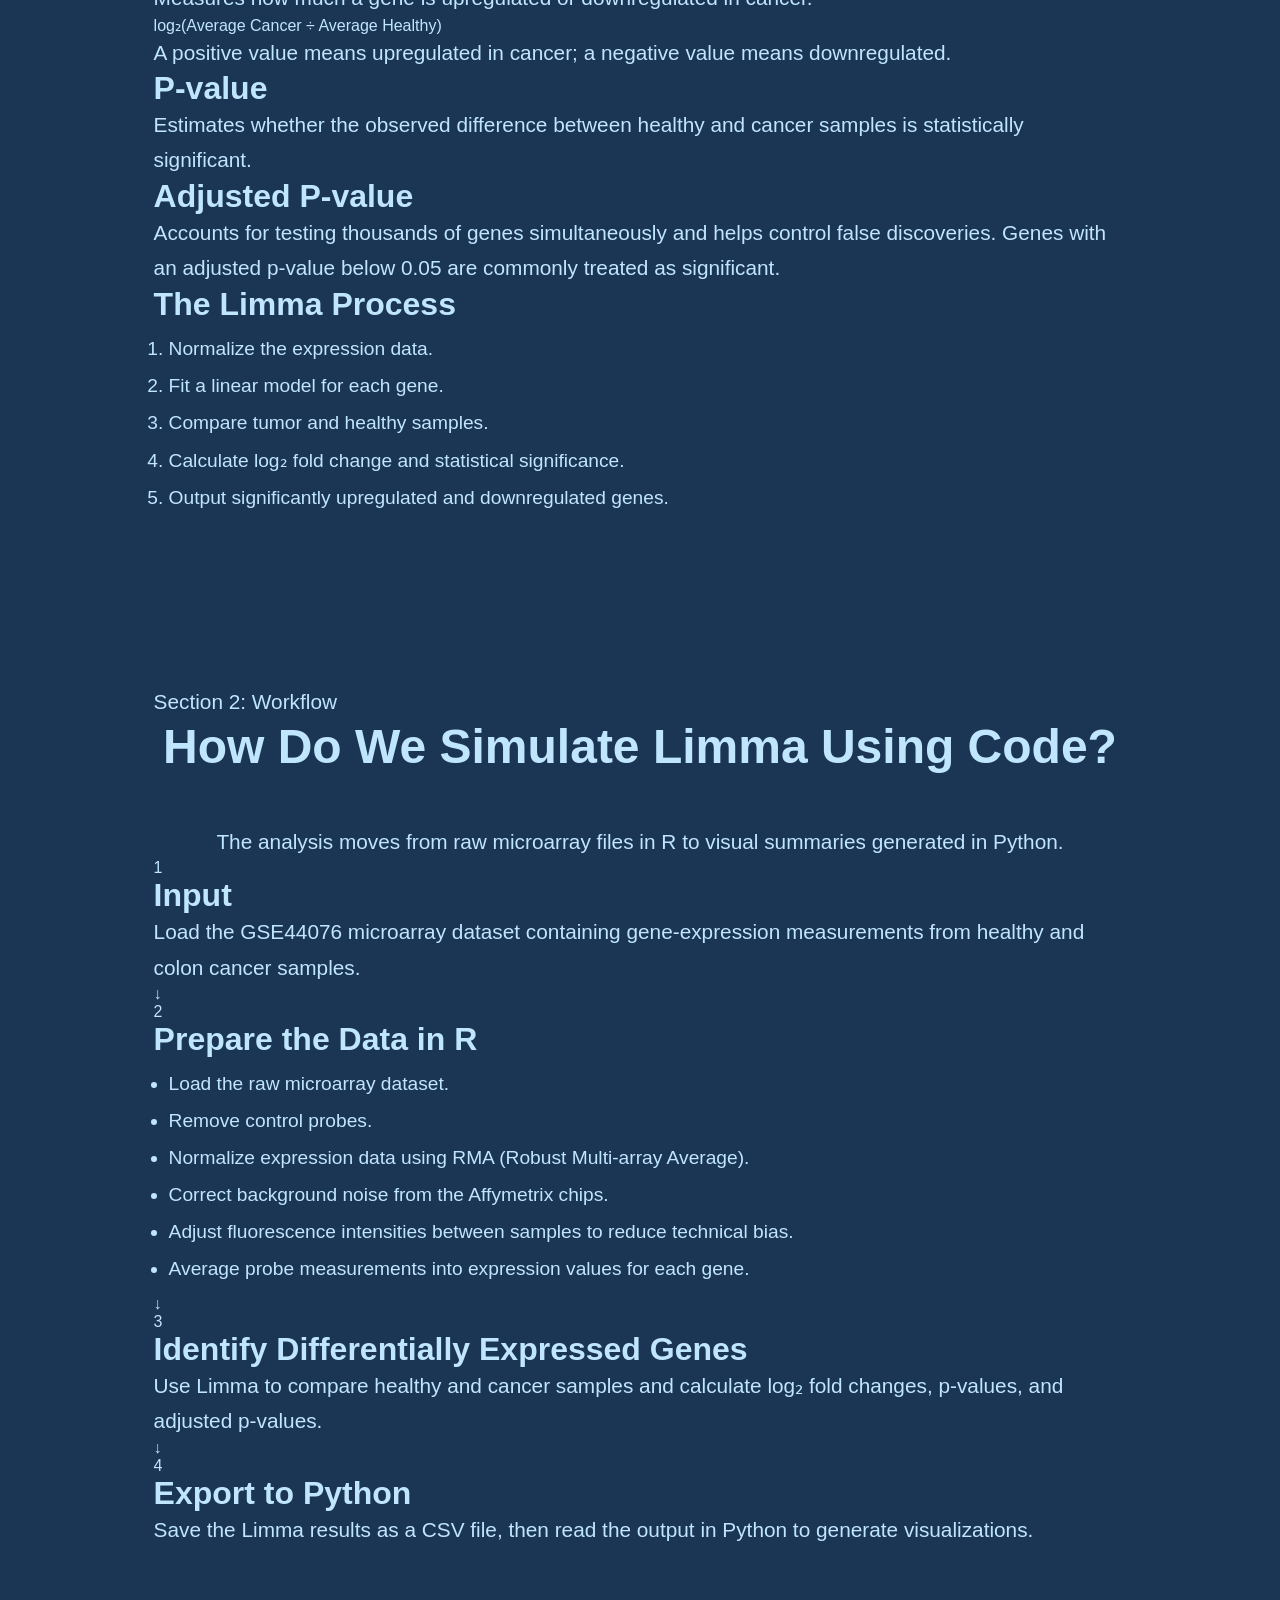
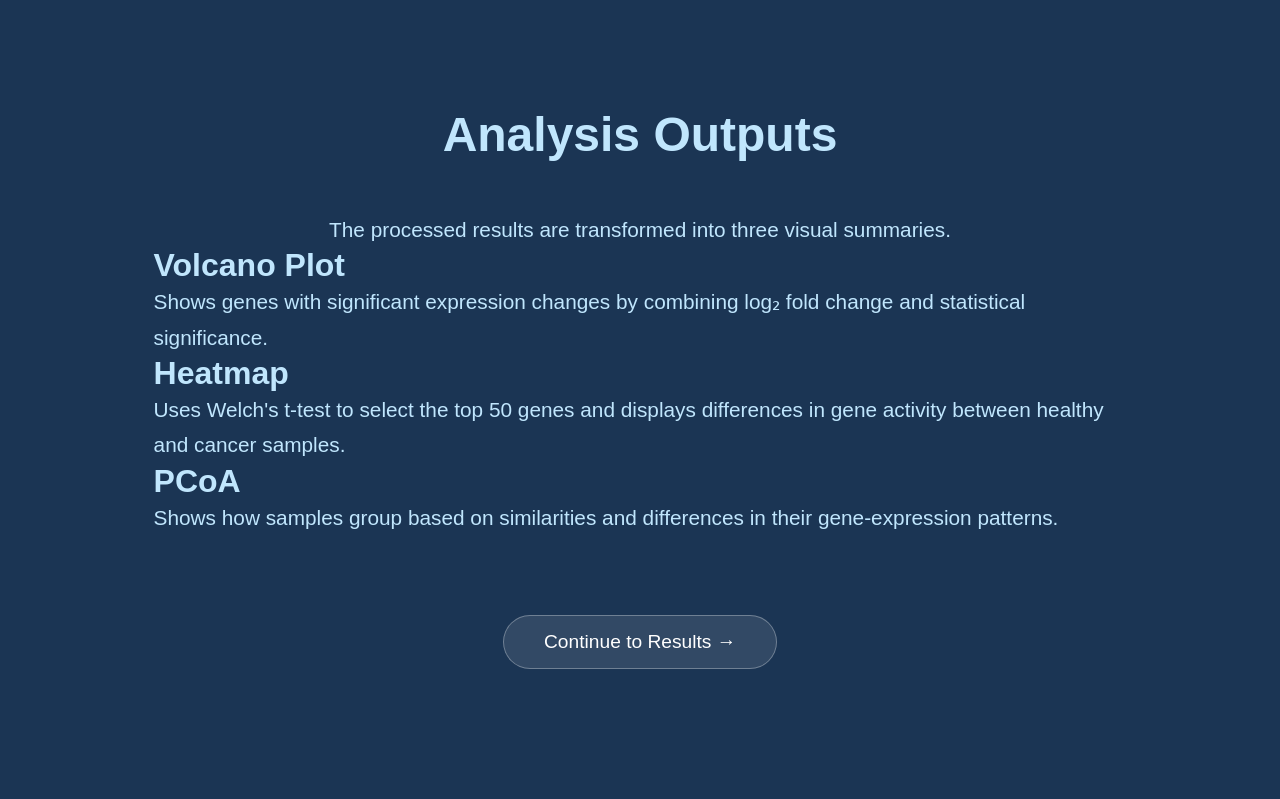
==== commit 8766ba5a: "Add files via upload" ====
--- a/algorithm.html
+++ b/algorithm.html
@@ -2,782 +2,179 @@
 <html lang="en">
 
 <head>
-
-<meta charset="UTF-8">
-<meta name="viewport" content="width=device-width, initial-scale=1.0">
-
-<title>
-Algorithm - Gene Expression Analysis
-</title>
-
-<link rel="stylesheet" href="style.css">
-
+    <meta charset="UTF-8">
+    <meta name="viewport" content="width=device-width, initial-scale=1.0">
+    <title>Algorithm - Gene Expression Analysis</title>
+    <link rel="stylesheet" href="style.css">
 </head>
 
-
-<body>
-
-
-
-<!-- MENU -->
+<body class="algorithm-page">
 
 <div id="menu" class="menu">
-
-
-<button id="closeMenu" class="close">
-✕
-</button>
-
-
-<h2>
-Explore
-</h2>
-
-
-<a href="index.html">
-Home
-</a>
-
-
-<a href="research.html">
-Research
-</a>
-
-
-<a href="algorithm.html">
-Algorithm
-</a>
-
-
-<a href="results.html">
-Results
-</a>
-
-
-<a href="conclusion.html">
-Conclusion
-</a>
-
-<a href="citations.html">
-        Citations
-    </a>
-
-
+    <button id="closeMenu" class="close">✕</button>
+    <h2>Explore</h2>
+    <a href="index.html">Home</a>
+    <a href="research.html">Research</a>
+    <a href="algorithm.html">Algorithm</a>
+    <a href="results.html">Results</a>
+    <a href="conclusion.html">Conclusion</a>
+    <a href="citations.html">Citations</a>
 </div>
 
+<button id="menuButton" class="floating-menu">☰</button>
 
-
-<button id="menuButton" class="floating-menu">
-
-☰
-
-</button>
-
-
-
-
-
-
-<!-- =====================
-HEADER
-===================== -->
-
-
-<section class="hero-small">
-
-
-<h1 class="reveal">
-
-PART 2
-
-<br>
-
-ALGORITHM
-
-</h1>
-
-
-<p class="reveal center section-intro">
-
-Using computational methods to identify
-genes that change during colon cancer.
-
-</p>
-
-
-<h2 class="reveal">
-
-Our Dataset
-
-</h2>
-
-
-
-<p class="center reveal section-intro">
-
-We analyzed an Affymetrix microarray dataset
-containing gene expression measurements
-from healthy colon tissue and colon cancer
-samples.
-
-</p>
-
-
-
-<div class="cards">
-
-
-<div class="card reveal">
-
-
-<h3>
-
-Healthy Samples
-
-</h3>
-
-
-<p>
-
-Represent normal colon tissue and provide
-a baseline for gene activity.
-
-</p>
-
-
-</div>
-
-
-
-
-<div class="card reveal">
-
-
-<h3>
-
-Cancer Samples
-
-</h3>
-
-
-<p>
-
-Represent tumor tissue where gene
-regulation may have changed.
-
-</p>
-
-
-</div>
-
-
-
-<div class="card reveal">
-
-
-<h3>
-
-Thousands of Genes
-
-</h3>
-
-
-<p>
-
-Each sample contains expression values
-for thousands of genes.
-
-</p>
-
-
-</div>
-
-
-</div>
-
-
+<!-- PART HEADER -->
+<section class="chapter hero-small">
+    <h1 class="reveal">PART 2<br>ALGORITHM</h1>
+    <p class="reveal">Using computational methods to identify genes whose activity changes in colon cancer.</p>
 </section>
 
+<!-- OVERVIEW AND DATASET -->
+<section>
+    <p class="algorithm-kicker reveal">Section 1: Overview</p>
+    <h2 class="reveal">The Dataset — Raw CEL Files</h2>
+    <p class="center reveal algorithm-intro">
+        GSE44076 is a publicly available gene-expression dataset from the NCBI Gene Expression Omnibus. The data were collected from human colon tissues using the Affymetrix Human Genome U219 microarray platform.
+    </p>
 
+    <div class="dataset-summary reveal">
+        <p>Each CEL file represents one colon tissue sample and stores fluorescence-intensity measurements from thousands of DNA probes.</p>
+    </div>
 
+    <div class="algorithm-stat-grid">
+        <article class="algorithm-stat reveal">
+            <strong>50</strong>
+            <span>Healthy colon samples</span>
+        </article>
+        <article class="algorithm-stat reveal">
+            <strong>98</strong>
+            <span>Adjacent-normal samples</span>
+        </article>
+        <article class="algorithm-stat reveal">
+            <strong>98</strong>
+            <span>Colon tumor samples</span>
+        </article>
+    </div>
 
-
-
-
-
-
-<!-- =====================
-DATA PROCESSING
-===================== -->
-
-
-<section>
-
-
-<h2 class="reveal">
-
-Preparing The Data
-
-</h2>
-
-
-
-
-<p class="center reveal section-intro">
-
-Before comparing samples, the raw
-microarray data must be processed.
-
-</p>
-
-
-
-
-
-<div class="pipeline">
-
-
-
-<div class="pipeline-step reveal">
-
-Raw Microarray Data
-
-<p>
-
-Expression measurements collected from
-each sample.
-
-</p>
-
-</div>
-
-
-
-
-<div class="pipeline-arrow">
-
-↓
-
-</div>
-
-
-
-
-<div class="pipeline-step reveal">
-
-Data Cleaning
-
-<p>
-
-Remove missing or invalid values and
-prepare the dataset for analysis.
-
-</p>
-
-</div>
-
-
-
-
-<div class="pipeline-arrow">
-
-↓
-
-</div>
-
-
-
-
-<div class="pipeline-step reveal">
-
-Normalization
-
-<p>
-
-Adjust measurements so samples can be
-accurately compared.
-
-</p>
-
-</div>
-
-
-
-<div class="pipeline-arrow">
-
-↓
-
-</div>
-
-
-
-
-<div class="pipeline-step reveal">
-
-Differential Expression Analysis
-
-<p>
-
-Identify genes with significant differences
-between healthy and cancer tissue.
-
-</p>
-
-</div>
-
-
-
-</div>
-
-
+    <p class="comparison-note reveal"><strong>Main comparison:</strong> 50 healthy samples versus 98 tumor samples.</p>
 </section>
 
+<!-- LIMMA -->
+<section>
+    <h2 class="reveal">Limma — Differential Gene Expression Analysis</h2>
+    <p class="center reveal algorithm-intro">
+        Limma is a statistical method used to compare gene expression between two or more groups and highlight differences between them. In this project, it compares healthy tissue with colon cancer tissue using DNA microarray gene-expression data.
+    </p>
 
+    <div class="algorithm-card-grid">
+        <article class="algorithm-card reveal">
+            <h3>Log₂ Fold Change</h3>
+            <p>Measures how much a gene is upregulated or downregulated in cancer.</p>
+            <div class="formula">log₂(Average Cancer ÷ Average Healthy)</div>
+            <p>A positive value means upregulated in cancer; a negative value means downregulated.</p>
+        </article>
 
+        <article class="algorithm-card reveal">
+            <h3>P-value</h3>
+            <p>Estimates whether the observed difference between healthy and cancer samples is statistically significant.</p>
+        </article>
 
+        <article class="algorithm-card reveal">
+            <h3>Adjusted P-value</h3>
+            <p>Accounts for testing thousands of genes simultaneously and helps control false discoveries. Genes with an adjusted p-value below 0.05 are commonly treated as significant.</p>
+        </article>
+    </div>
 
-
-
-
-<!-- =====================
-DIFFERENTIAL EXPRESSION
-===================== -->
-
-
-<section>
-
-
-<h2 class="reveal">
-
-Differential Gene Expression
-
-</h2>
-
-
-
-
-<p class="center reveal">
-
-The goal of differential expression analysis
-is to determine which genes are expressed
-differently between two groups.
-
-</p>
-
-
-
-
-<div class="cards">
-
-
-<div class="card reveal">
-
-
-<h3>
-
-Fold Change
-
-</h3>
-
-
-<p>
-
-Measures how much gene expression
-increases or decreases between samples.
-
-</p>
-
-
-</div>
-
-
-
-
-<div class="card reveal">
-
-
-<h3>
-
-p-value
-
-</h3>
-
-
-<p>
-
-Shows whether the observed difference
-is likely due to a real biological change.
-
-</p>
-
-
-</div>
-
-
-
-
-<div class="card reveal">
-
-
-<h3>
-
-Adjusted p-value
-
-</h3>
-
-
-<p>
-
-Corrects for testing thousands of genes
-at the same time.
-
-</p>
-
-
-</div>
-
-
-</div>
-
-
-
+    <h3 class="algorithm-subheading reveal">The Limma Process</h3>
+    <ol class="compact-process reveal">
+        <li>Normalize the expression data.</li>
+        <li>Fit a linear model for each gene.</li>
+        <li>Compare tumor and healthy samples.</li>
+        <li>Calculate log₂ fold change and statistical significance.</li>
+        <li>Output significantly upregulated and downregulated genes.</li>
+    </ol>
 </section>
 
+<!-- CODE WORKFLOW -->
+<section>
+    <p class="algorithm-kicker reveal">Section 2: Workflow</p>
+    <h2 class="reveal">How Do We Simulate Limma Using Code?</h2>
+    <p class="center reveal algorithm-intro">The analysis moves from raw microarray files in R to visual summaries generated in Python.</p>
 
+    <div class="code-workflow">
+        <article class="workflow-stage reveal">
+            <span class="stage-number">1</span>
+            <div>
+                <h3>Input</h3>
+                <p>Load the GSE44076 microarray dataset containing gene-expression measurements from healthy and colon cancer samples.</p>
+            </div>
+        </article>
 
+        <div class="workflow-connector" aria-hidden="true">↓</div>
 
+        <article class="workflow-stage reveal">
+            <span class="stage-number">2</span>
+            <div>
+                <h3>Prepare the Data in R</h3>
+                <ul>
+                    <li>Load the raw microarray dataset.</li>
+                    <li>Remove control probes.</li>
+                    <li>Normalize expression data using RMA (Robust Multi-array Average).</li>
+                    <li>Correct background noise from the Affymetrix chips.</li>
+                    <li>Adjust fluorescence intensities between samples to reduce technical bias.</li>
+                    <li>Average probe measurements into expression values for each gene.</li>
+                </ul>
+            </div>
+        </article>
 
+        <div class="workflow-connector" aria-hidden="true">↓</div>
 
+        <article class="workflow-stage reveal">
+            <span class="stage-number">3</span>
+            <div>
+                <h3>Identify Differentially Expressed Genes</h3>
+                <p>Use Limma to compare healthy and cancer samples and calculate log₂ fold changes, p-values, and adjusted p-values.</p>
+            </div>
+        </article>
 
+        <div class="workflow-connector" aria-hidden="true">↓</div>
 
-
-<!-- =====================
-LIMMA
-===================== -->
-
-
-<section>
-
-
-<h2 class="reveal">
-
-Statistical Method: Limma
-
-</h2>
-
-
-
-
-<p class="center reveal">
-
-Limma (Linear Models for Microarray Data)
-uses statistical models to compare gene
-expression between groups.
-
-</p>
-
-
-
-<div class="cards">
-
-
-<div class="card reveal">
-
-
-<h3>
-
-How Limma Works
-
-</h3>
-
-
-<p>
-
-For each gene, Limma compares expression
-levels between healthy and cancer samples
-and calculates whether the difference is
-statistically significant.
-
-</p>
-
-
-</div>
-
-
-</div>
-
-
-
-
-
-<p class="center reveal section-intro">
-
-Limma is useful because it can analyze
-thousands of genes while controlling for
-false discoveries.
-
-</p>
-
-
-
+        <article class="workflow-stage reveal">
+            <span class="stage-number">4</span>
+            <div>
+                <h3>Export to Python</h3>
+                <p>Save the Limma results as a CSV file, then read the output in Python to generate visualizations.</p>
+            </div>
+        </article>
+    </div>
 </section>
 
+<!-- OUTPUTS -->
+<section>
+    <h2 class="reveal">Analysis Outputs</h2>
+    <p class="center reveal algorithm-intro">The processed results are transformed into three visual summaries.</p>
 
+    <div class="algorithm-card-grid output-grid">
+        <article class="algorithm-card reveal">
+            <h3>Volcano Plot</h3>
+            <p>Shows genes with significant expression changes by combining log₂ fold change and statistical significance.</p>
+        </article>
+        <article class="algorithm-card reveal">
+            <h3>Heatmap</h3>
+            <p>Uses Welch's t-test to select the top 50 genes and displays differences in gene activity between healthy and cancer samples.</p>
+        </article>
+        <article class="algorithm-card reveal">
+            <h3>PCoA</h3>
+            <p>Shows how samples group based on similarities and differences in their gene-expression patterns.</p>
+        </article>
+    </div>
 
-
-
-
-
-
-
-<!-- =====================
-WELCH TEST
-===================== -->
-
-
-<section>
-
-
-<h2 class="reveal">
-
-Statistical Method: Welch's t-test
-
-</h2>
-
-
-
-
-<p class="center reveal">
-
-Welch's t-test compares the average gene
-expression between two groups while
-allowing the groups to have different
-variability.
-
-</p>
-
-
-<div class="cards">
-
-<div class="card reveal">
-
-
-<h3>
-
-Why Use It?
-
-</h3>
-
-
-<p>
-
-It provides another method for identifying
-genes that may differ between healthy and
-cancer samples.
-
-</p>
-
-
-</div>
-
-</div>
-
-
-
+    <div class="page-navigation">
+        <a href="results.html" class="next-button">Continue to Results →</a>
+    </div>
 </section>
-
-
-
-
-
-
-
-
-
-<!-- =====================
-COMPARISON
-===================== -->
-
-
-<section>
-
-
-<h2 class="reveal">
-
-Comparing The Methods
-
-</h2>
-
-
-
-
-<div class="pipeline">
-
-
-<div class="pipeline-step reveal">
-
-Microarray Dataset
-
-</div>
-
-
-<div class="pipeline-arrow">
-
-↓
-
-</div>
-
-
-
-<div class="pipeline-step reveal">
-
-Normalization
-
-</div>
-
-
-<div class="pipeline-arrow">
-
-↓
-
-</div>
-
-
-
-<div class="pipeline-step reveal">
-
-Differential Expression Analysis
-
-</div>
-
-
-<div class="pipeline-arrow">
-
-↓
-
-</div>
-
-
-
-
-<div class="cards">
-
-
-<div class="card reveal">
-
-
-<h3>
-
-Limma
-
-</h3>
-
-
-<p>
-
-Linear model approach designed
-for high-throughput gene expression data.
-
-</p>
-
-
-</div>
-
-
-
-
-<div class="card reveal">
-
-
-<h3>
-
-Welch's t-test
-
-</h3>
-
-
-<p>
-
-Direct statistical comparison between
-healthy and cancer groups.
-
-</p>
-
-
-</div>
-
-
-
-</div>
-
-
-
-<div class="pipeline-arrow">
-
-↓
-
-</div>
-
-
-
-<div class="pipeline-step reveal">
-
-Identify Significant Genes
-
-</div>
-
-
-
-</div>
-
-
-
-
-</section>
-
-
-
-
-
-
-
-
-<!-- =====================
-TRANSITION
-===================== -->
-
-
-<section class="ending">
-
-
-<h2 class="reveal">
-
-What Did We Find?
-
-</h2>
-
-
-<p class="research-question reveal">
-
-The results of these analyses reveal
-which genes show the largest differences
-between healthy and cancer tissue.
-
-</p>
-
-
-
-</section>
-
-
-
-
-
-
 
 <script src="script.js"></script>
 
-
 </body>
-
-</html>+</html>
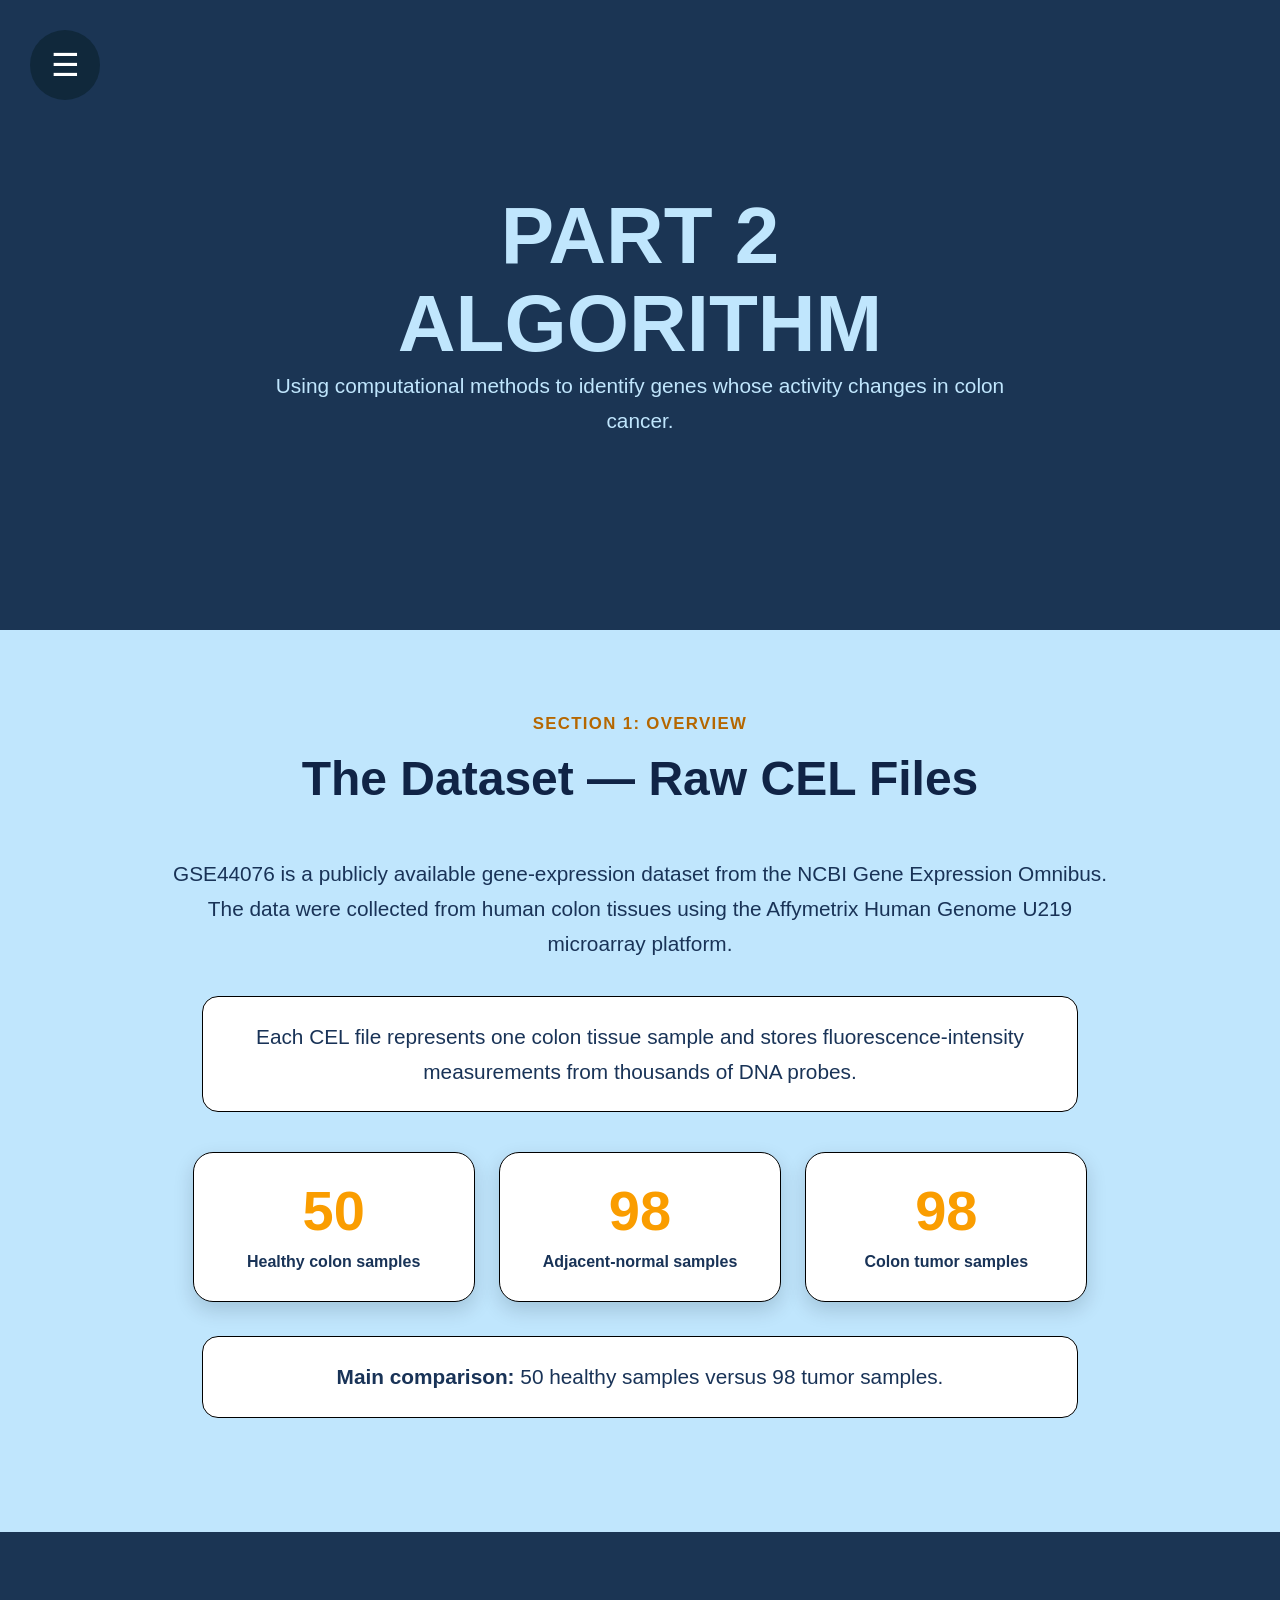
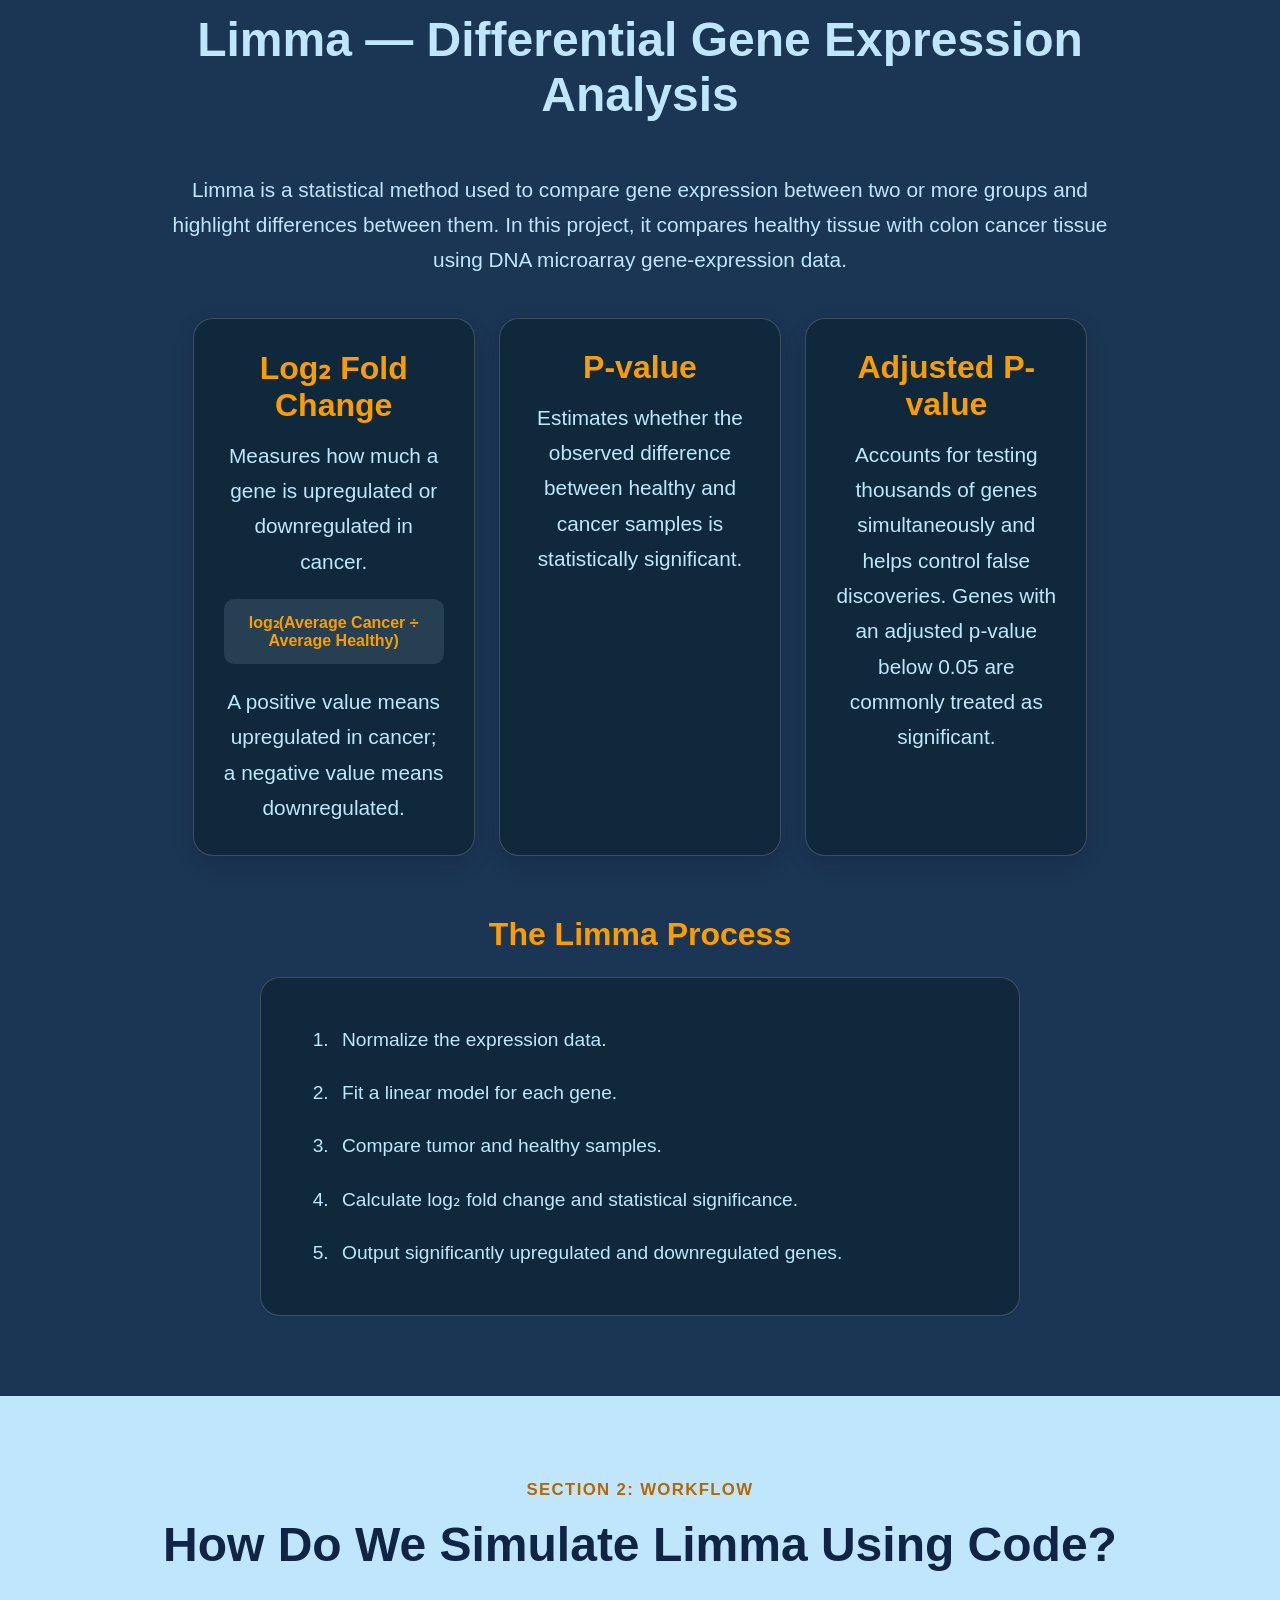
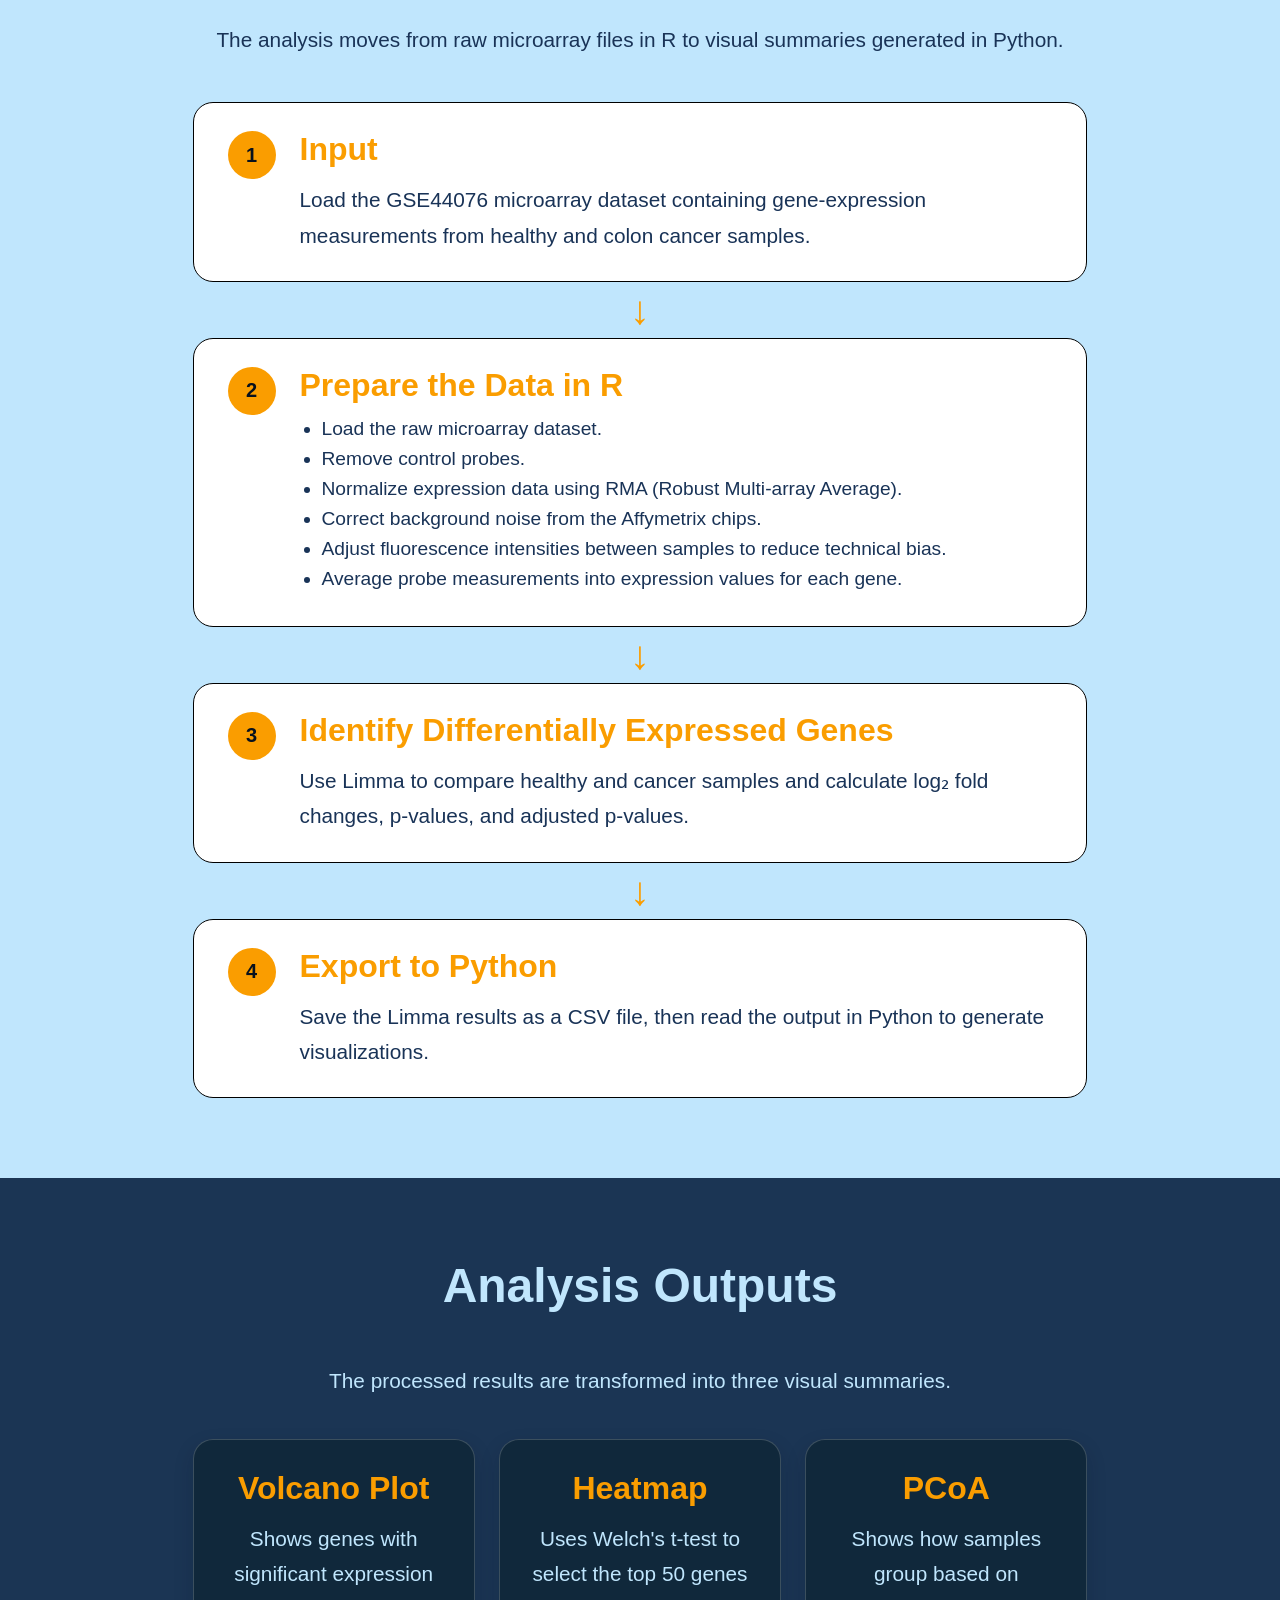
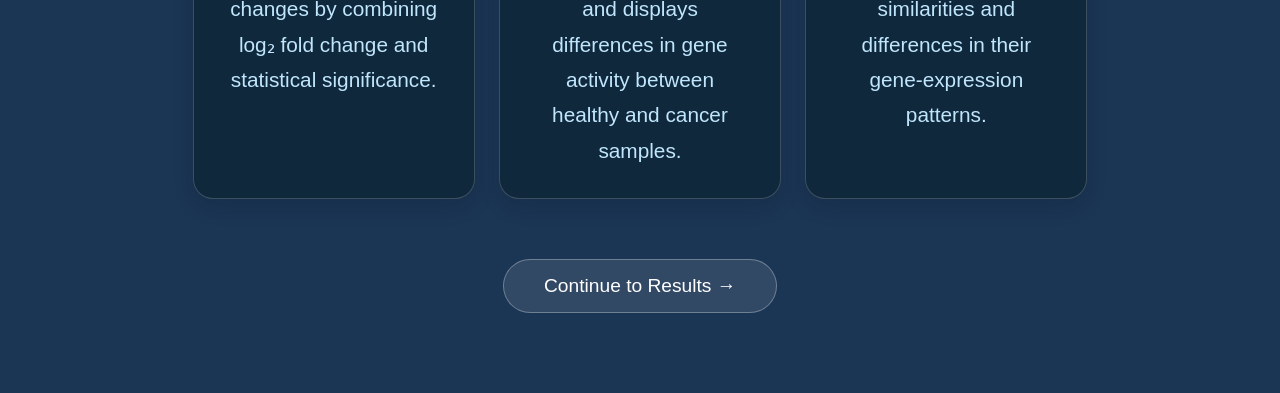
==== commit 50b4b52f: "Almost Final Update" ====
--- a/algorithm.html
+++ b/algorithm.html
@@ -11,14 +11,47 @@
 <body class="algorithm-page">
 
 <div id="menu" class="menu">
-    <button id="closeMenu" class="close">✕</button>
-    <h2>Explore</h2>
-    <a href="index.html">Home</a>
-    <a href="research.html">Research</a>
-    <a href="algorithm.html">Algorithm</a>
-    <a href="results.html">Results</a>
-    <a href="conclusion.html">Conclusion</a>
-    <a href="citations.html">Citations</a>
+
+
+<button id="closeMenu" class="close">
+✕
+</button>
+
+
+<h2>
+Explore
+</h2>
+
+
+<a href="index.html">
+Home
+</a>
+
+
+<a href="research.html">
+Research
+</a>
+
+
+<a href="algorithm.html">
+Algorithm
+</a>
+
+
+<a href="results.html">
+Results
+</a>
+
+
+<a href="conclusion.html">
+Conclusion
+</a>
+
+<a href="citations.html">
+        Citations
+    </a>
+
+
 </div>
 
 <button id="menuButton" class="floating-menu">☰</button>
--- a/style.css
+++ b/style.css
@@ -165,7 +165,7 @@
     border:none;
 
 
-    background:#29cc73;
+    background:#FA9D00;
 
     color:white;
 
@@ -187,7 +187,7 @@
 
     transform:translateY(-5px);
 
-    background:#20a85d;
+    background:#FA9D00;
 
 
 }
@@ -503,7 +503,7 @@
 .stat {
 
 
-    background:#3f6593;
+    background:rgba(63, 101, 147, .45);
 
 
     padding:40px;
@@ -986,30 +986,30 @@
     border-radius: 12px;
 }
 
-/* .constipation {
-    top: 200px;
-    left: -100px;
+.constipation {
+    top: 50px;
+    left: -125px;
 }
 
 .blood {
-    top: 350px;
-    left: -120px;
+    top: 50px;
+    left: 300px;
 }
 
 .pain {
-    top: 250px;
-    right: -130px;
+    top: 100px;
+    left: -125px;
 }
 
 .weight {
-    top: 500px;
-    right: -150px;
+    top: 100px;
+    left: 300px;
 }
 
 .fatigue {
-    top: 650px;
-    right: -100px;
-} */
+    top: 150px;
+    left: -125px;
+}
 
 .colon-scroll-container {
     height: 200vh;
@@ -1044,7 +1044,7 @@
 
 
 .colon-image {
-    width: 350px;
+    width: 1200px;
     transform: translateX(0) scale(1);
     transition: transform 0.3s ease;
     z-index: 1;
@@ -1053,7 +1053,6 @@
 
 
 .about-card {
-    width: 400px;
     z-index: 5;
 }
 
@@ -1077,7 +1076,8 @@
 .symptom-title {
     position: absolute;
     top: -10px;
-    right: -10px;
+    right: 150px;
+    white-space: nowrap;
 }
 
 .colon-image {
@@ -1113,17 +1113,17 @@
 .symptom {
     position: absolute;
     z-index: 30;
-    background: rgba(0, 0, 0, 0.5);
-    padding: 1px;
-    border-radius: 5px;
 }
 
 .detection-card {
-    width: 700px;
+    width: 900px;
     max-width: 90%;
-    margin: 60px auto 0;
-
-    padding: 25px 40px;
+    margin: -140px auto 35px;
+    position: relative;
+    z-index: 6;
+
+    padding: 16px 32px;
+    box-sizing: border-box;
 
     border-radius: 16px;
 
@@ -1136,6 +1136,12 @@
     line-height: 1.5;
 
     border: 1px solid rgba(255, 255, 255, 0.15);
+}
+
+.detection-card .highlight {
+    width: 100%;
+    margin: 0;
+    text-align: center;
 }
 
 .treatment-flow {
@@ -1181,16 +1187,18 @@
 
 .biology-flow {
     display: flex;
-    flex-direction: column;
+    flex-direction: row;
+    flex-wrap: wrap;
+    justify-content: center;
     align-items: center;
-    gap: 20px;
+    gap: 12px;
 }
 
 
 .biology-card {
-    width: 350px;
-
-    padding: 25px;
+    width: 210px;
+
+    padding: 16px;
 
     border-radius: 18px;
 
@@ -1215,8 +1223,8 @@
 
 
 .biology-card img {
-    width: 220px;
-    height: 150px;
+    width: 145px;
+    height: 105px;
 
     object-fit: contain;
 
@@ -1225,23 +1233,24 @@
 
 
 .biology-arrow {
-    font-size: 40px;
+    font-size: 28px;
     font-weight: bold;
 }
 
 .workflow {
     display: flex;
-    flex-direction: column;
+    flex-wrap: wrap;
+    justify-content: center;
     align-items: center;
-    gap: 20px;
+    gap: 14px;
 }
 
 
 .workflow-card {
-    width: 220px;
-    height: 220px;
-
-    padding: 20px;
+    width: 175px;
+    height: 185px;
+
+    padding: 16px;
     box-sizing: border-box;
 
     border-radius: 20px;
@@ -1278,8 +1287,8 @@
 
 .workflow-card img {
 
-    width: 90px;
-    height: 90px;
+    width: 75px;
+    height: 75px;
 
     object-fit: contain;
 
@@ -1290,7 +1299,7 @@
 
 .workflow-arrow {
 
-    font-size: 40px;
+    font-size: 28px;
 
 }
 
@@ -1456,7 +1465,686 @@
     transform:translateY(-6px);
 }
 
+.expression-card.selected {
+    border-color: #FA9D00;
+    box-shadow: 0 0 18px rgba(250, 157, 0, .35);
+}
+
+.expression-diagram-wrap {
+    position: relative;
+    width: 900px;
+    max-width: 90%;
+    overflow: hidden;
+    border-radius: 20px;
+}
+
 .expression-diagram{
-    width:900px;
-    max-width:90%;
-}+    width: 900px;
+    max-width: 90%;
+    display: block;
+    margin: 0 auto;
+}
+
+.expression-label {
+    position: absolute;
+    right: 24px;
+    bottom: 20px;
+    margin: 0;
+    padding: 12px 18px;
+    border-radius: 10px;
+    background: rgba(16, 40, 59, .85);
+    border: 1px solid rgba(255, 255, 255, .25);
+    color: #fff;
+    font-weight: bold;
+}
+
+/* =========================
+   MICROARRAY MEASUREMENT
+========================= */
+
+.microarray-measure-section {
+    background: #c0e6fd;
+    color: #102446;
+}
+
+.research-page section:nth-of-type(even):not(.colon-section) {
+    background: #c0e6fd;
+    color: #102446;
+}
+
+.research-page section:nth-of-type(even):not(.colon-section) p {
+    color: #193357;
+}
+
+.research-page section:nth-of-type(even):not(.colon-section) .stat,
+.research-page section:nth-of-type(even):not(.colon-section) .detection-card,
+.research-page section:nth-of-type(even):not(.colon-section) .treatment-card,
+.research-page section:nth-of-type(even):not(.colon-section) .expression-card {
+    background: #fff;
+    border: 1px solid #000;
+    box-shadow: 0 8px 20px rgba(15, 34, 65, .12);
+}
+
+.research-page section:nth-of-type(even):not(.colon-section) .biology-card {
+    background: #fff;
+    border: 1px solid #000;
+    box-shadow: 0 8px 20px rgba(15, 34, 65, .12);
+}
+
+.microarray-measure-section p {
+    color: #193357;
+}
+
+/* =========================
+   MUTATIONS TO TUMOR DEVELOPMENT
+========================= */
+
+.tumor-development-section {
+    background: #c0e6fd !important;
+    color: #102446 !important;
+}
+
+.tumor-development-section p {
+    color: #193357 !important;
+}
+
+.tumor-transition-flow {
+    display: flex;
+    flex-wrap: wrap;
+    justify-content: center;
+    align-items: center;
+    gap: 16px;
+    margin: 40px 0 20px;
+}
+
+.tumor-flow-step {
+    display: flex;
+    align-items: center;
+    justify-content: center;
+    width: 180px;
+    min-height: 86px;
+    padding: 18px;
+    box-sizing: border-box;
+    border: 1px solid #000;
+    border-radius: 18px;
+    background: #fff;
+    color: #102446;
+    font-weight: 600;
+    text-align: center;
+}
+
+.tumor-flow-arrow {
+    color: #fa9d00;
+    font-size: 2rem;
+    font-weight: bold;
+}
+
+.tumor-note {
+    max-width: 920px;
+    margin: 0 auto;
+    font-size: 1rem;
+    font-style: italic;
+}
+
+.microarray-section {
+    display: grid;
+    gap: 28px;
+    margin-top: 30px;
+}
+
+.microarray-timeline {
+    display: grid;
+    grid-template-columns: repeat(3, minmax(180px, 1fr));
+    gap: 14px;
+}
+
+.microarray-step {
+    min-height: 96px;
+    padding: 18px;
+    border: 1px solid #000;
+    border-radius: 16px;
+    background: #fff;
+    color: #0f2341;
+    font: inherit;
+    cursor: pointer;
+    transition: transform .2s, background .2s;
+}
+
+.microarray-step.active,
+.microarray-step:hover {
+    background: #fa9d00;
+    color: #08111d;
+    transform: translateY(-2px);
+}
+
+.microarray-detail {
+    padding: 28px;
+    border: 1px solid #000;
+    border-radius: 24px;
+    background: #fff;
+}
+
+.microarray-detail h3 {
+    margin-bottom: 14px;
+}
+
+.microarray-step-image {
+    display: block;
+    width: min(100%, 700px);
+    height: auto;
+    margin: 24px auto 0;
+    border-radius: 16px;
+}
+
+.microarray-process {
+    display: flex;
+    justify-content: center;
+    align-items: center;
+    gap: 20px;
+    margin-top: 24px;
+}
+
+.microarray-process-step {
+    display: grid;
+    justify-items: center;
+    gap: 8px;
+    color: #193357;
+    font-weight: bold;
+    text-align: center;
+}
+
+.process-icon {
+    display: grid;
+    place-items: center;
+    width: 92px;
+    height: 72px;
+    border-radius: 14px;
+    background: #102b4e;
+    color: #fff;
+}
+
+.sample-icon {
+    border-radius: 50% 50% 18px 18px;
+    background: linear-gradient(#dff7ff 0 42%, #34b6e4 43%);
+    color: #102b4e;
+    font-size: .95rem;
+}
+
+.label-icon {
+    color: #fae19e;
+    font-size: 2.2rem;
+}
+
+.chip-icon {
+    grid-template-columns: repeat(2, 1fr);
+    gap: 8px;
+    padding: 14px;
+    box-sizing: border-box;
+}
+
+.chip-icon i {
+    width: 18px;
+    height: 18px;
+    border-radius: 3px;
+    background: #53d8e6;
+    box-shadow: 26px 0 #fa9d00, 0 26px #fa9d00, 26px 26px #53d8e6;
+}
+
+.process-arrow {
+    color: #fa9d00;
+    font-size: 2rem;
+    font-weight: bold;
+}
+
+.signal-label {
+    color: #193357;
+    font-size: .94rem;
+}
+
+.microarray-summary {
+    max-width: 920px;
+    margin-top: 28px;
+}
+
+@media (max-width: 900px) {
+    .microarray-timeline {
+        grid-template-columns: repeat(2, minmax(160px, 1fr));
+    }
+}
+
+@media (max-width: 560px) {
+    .microarray-timeline {
+        grid-template-columns: 1fr;
+    }
+
+    .microarray-process {
+        flex-direction: column;
+    }
+
+    .process-arrow {
+        transform: rotate(90deg);
+    }
+
+    .tumor-flow-arrow {
+        transform: rotate(90deg);
+    }
+}
+
+#infoImage {
+    width: 300px;
+    max-width: 100%;
+    margin: 20px 0;
+    border-radius: 10px;
+}
+
+/* =========================
+   ALGORITHM PAGE
+========================= */
+
+.algorithm-page section:nth-of-type(even) {
+    background: #c0e6fd;
+    color: #102446;
+}
+
+.algorithm-page section:nth-of-type(even) p,
+.algorithm-page section:nth-of-type(even) li {
+    color: #193357;
+}
+
+.algorithm-page .chapter p {
+    max-width: 760px;
+    text-align: center;
+}
+
+.algorithm-kicker {
+    margin-bottom: 12px;
+    color: #fa9d00;
+    font-size: 1.05rem;
+    font-weight: 800;
+    letter-spacing: .08em;
+    text-align: center;
+    text-transform: uppercase;
+}
+
+.algorithm-page section:nth-of-type(even) .algorithm-kicker {
+    color: #b56700;
+}
+
+.algorithm-intro {
+    max-width: 960px;
+    margin-right: auto;
+    margin-left: auto;
+}
+
+.dataset-summary,
+.comparison-note {
+    width: min(900px, 90%);
+    margin: 34px auto;
+    padding: 22px 28px;
+    box-sizing: border-box;
+    border: 1px solid #000;
+    border-radius: 16px;
+    background: #fff;
+    color: #193357;
+    text-align: center;
+}
+
+.algorithm-stat-grid,
+.algorithm-card-grid {
+    display: grid;
+    grid-template-columns: repeat(3, minmax(0, 1fr));
+    gap: 24px;
+    width: min(1100px, 92%);
+    margin: 40px auto 0;
+}
+
+.algorithm-stat,
+.algorithm-card {
+    padding: 30px;
+    border: 1px solid rgba(255, 255, 255, .18);
+    border-radius: 20px;
+    background: #10283b;
+    box-shadow: 0 8px 20px rgba(7, 21, 34, .16);
+    text-align: center;
+}
+
+.algorithm-page section:nth-of-type(even) .algorithm-stat,
+.algorithm-page section:nth-of-type(even) .algorithm-card,
+.algorithm-page section:nth-of-type(even) .workflow-stage {
+    border-color: #000;
+    background: #fff;
+    color: #102446;
+}
+
+.algorithm-stat {
+    display: grid;
+    align-content: center;
+    min-height: 150px;
+}
+
+.algorithm-stat strong {
+    color: #fa9d00;
+    font-size: 3.5rem;
+    line-height: 1;
+}
+
+.algorithm-stat span {
+    margin-top: 14px;
+    color: #193357;
+    font-weight: 700;
+}
+
+.algorithm-card h3,
+.workflow-stage h3 {
+    margin-bottom: 14px;
+    color: #fa9d00;
+}
+
+.formula {
+    margin: 20px 0;
+    padding: 14px;
+    border-radius: 10px;
+    background: rgba(192, 230, 253, .12);
+    color: #fa9d00;
+    font-weight: 800;
+}
+
+.algorithm-subheading {
+    margin: 60px 0 24px;
+    color: #fa9d00;
+    text-align: center;
+}
+
+.compact-process {
+    width: min(760px, 88%);
+    margin: 0 auto;
+    padding: 28px 28px 28px 58px;
+    border: 1px solid rgba(255, 255, 255, .18);
+    border-radius: 20px;
+    background: #10283b;
+}
+
+.compact-process li {
+    padding: 8px 0 8px 8px;
+}
+
+.code-workflow {
+    display: grid;
+    justify-items: center;
+    width: min(900px, 92%);
+    margin: 45px auto 0;
+}
+
+.workflow-stage {
+    display: grid;
+    grid-template-columns: auto 1fr;
+    gap: 24px;
+    width: 100%;
+    padding: 28px 34px;
+    box-sizing: border-box;
+    border: 1px solid #000;
+    border-radius: 20px;
+    background: #fff;
+    color: #102446;
+}
+
+.workflow-stage p,
+.workflow-stage li {
+    color: #193357;
+}
+
+.workflow-stage ul {
+    margin-top: 12px;
+    padding-left: 22px;
+}
+
+.workflow-stage li {
+    margin: 8px 0;
+}
+
+.stage-number {
+    display: grid;
+    place-items: center;
+    width: 48px;
+    height: 48px;
+    border-radius: 50%;
+    background: #fa9d00;
+    color: #08111d;
+    font-size: 1.25rem;
+    font-weight: 900;
+}
+
+.workflow-connector {
+    padding: 8px 0;
+    color: #fa9d00;
+    font-size: 2.5rem;
+    font-weight: 800;
+    line-height: 1;
+}
+
+.algorithm-page .page-navigation {
+    margin-top: 60px;
+    padding-bottom: 0;
+}
+
+@media (max-width: 800px) {
+    .algorithm-stat-grid,
+    .algorithm-card-grid {
+        grid-template-columns: 1fr;
+    }
+
+    .workflow-stage {
+        grid-template-columns: 1fr;
+        padding: 24px;
+    }
+}
+
+/* =========================
+   RESULTS PAGE
+========================= */
+
+.results-page section:nth-of-type(even) {
+    background: #c0e6fd;
+    color: #102446;
+}
+
+.results-page section:nth-of-type(even) p {
+    color: #193357;
+}
+
+.results-page .chapter p {
+    max-width: 760px;
+    text-align: center;
+}
+
+.results-kicker {
+    margin-bottom: 12px;
+    color: #b56700 !important;
+    font-size: 1.05rem;
+    font-weight: 800;
+    letter-spacing: .08em;
+    text-align: center;
+    text-transform: uppercase;
+}
+
+.results-intro {
+    max-width: 960px;
+    margin-right: auto;
+    margin-left: auto;
+}
+
+.results-summary-grid,
+.application-grid {
+    display: grid;
+    grid-template-columns: repeat(3, minmax(0, 1fr));
+    gap: 24px;
+    width: min(1100px, 92%);
+    margin: 42px auto 0;
+}
+
+.result-summary-card,
+.application-card,
+.gene-result-card {
+    padding: 30px;
+    border-radius: 20px;
+    text-align: center;
+}
+
+.result-summary-card {
+    border: 1px solid #000;
+    background: #fff;
+    box-shadow: 0 8px 20px rgba(15, 34, 65, .12);
+}
+
+.result-summary-card h3,
+.application-card h3,
+.gene-result-card h3,
+.result-figure h3 {
+    margin-bottom: 14px;
+    color: #fa9d00;
+}
+
+.result-symbol {
+    display: block;
+    margin-bottom: 10px;
+    color: #fa9d00;
+    font-size: 3rem;
+    font-weight: 900;
+}
+
+.result-figure {
+    width: min(1100px, 92%);
+    margin: 45px auto;
+    overflow: hidden;
+    border: 1px solid rgba(255, 255, 255, .18);
+    border-radius: 22px;
+    background: #10283b;
+    box-shadow: 0 10px 28px rgba(0, 0, 0, .2);
+}
+
+.result-figure img {
+    display: block;
+    width: 100%;
+    height: auto;
+    background: #fff;
+}
+
+.result-figure .heatmap-image {
+    width: min(100%, 760px);
+    margin: 0 auto;
+}
+
+.result-figure figcaption {
+    padding: 24px 30px 28px;
+    text-align: center;
+}
+
+.heatmap-comparison {
+    display: grid;
+    grid-template-columns: repeat(2, minmax(0, 1fr));
+    align-items: start;
+    gap: 24px;
+    width: min(1200px, 94%);
+    margin: 45px auto;
+}
+
+.heatmap-comparison .result-figure {
+    width: 100%;
+    margin: 0;
+}
+
+.gene-result-grid {
+    display: grid;
+    grid-template-columns: repeat(2, minmax(0, 1fr));
+    gap: 24px;
+    width: min(1000px, 92%);
+    margin: 42px auto 0;
+}
+
+.gene-result-card {
+    border: 1px solid #000;
+    background: #fff;
+    box-shadow: 0 8px 20px rgba(15, 34, 65, .12);
+}
+
+.gene-result-card h3 {
+    margin-top: 16px;
+    font-size: 2rem;
+}
+
+.gene-direction {
+    display: inline-block;
+    padding: 7px 14px;
+    border-radius: 999px;
+    color: #fff;
+    font-size: .9rem;
+    font-weight: 800;
+}
+
+.gene-direction.up {
+    background: #c9473c;
+}
+
+.gene-direction.down {
+    background: #315cc7;
+}
+
+.application-card {
+    border: 1px solid rgba(255, 255, 255, .18);
+    background: #10283b;
+    box-shadow: 0 8px 20px rgba(7, 21, 34, .18);
+}
+
+.results-caution {
+    width: min(900px, 90%);
+    margin: 42px auto 0;
+    padding: 22px 28px;
+    box-sizing: border-box;
+    border-left: 5px solid #fa9d00;
+    border-radius: 12px;
+    background: rgba(255, 255, 255, .08);
+    line-height: 1.6;
+}
+
+.results-page .page-navigation {
+    margin-top: 60px;
+    padding-bottom: 0;
+}
+
+@media (max-width: 800px) {
+    .results-summary-grid,
+    .application-grid,
+    .gene-result-grid,
+    .heatmap-comparison {
+        grid-template-columns: 1fr;
+    }
+
+    .result-figure figcaption {
+        padding: 22px;
+    }
+}
+<<<<<<< HEAD
+=======
+
+
+.authors {
+
+    margin:30px auto;
+
+    text-align:center;
+
+}
+
+
+.authors p {
+
+    display:inline;
+
+    margin:0 15px;
+
+    font-size:1.2rem;
+
+    color:#c0e6fd;
+
+}
+>>>>>>> b8f5573 (Almost Final Update)
